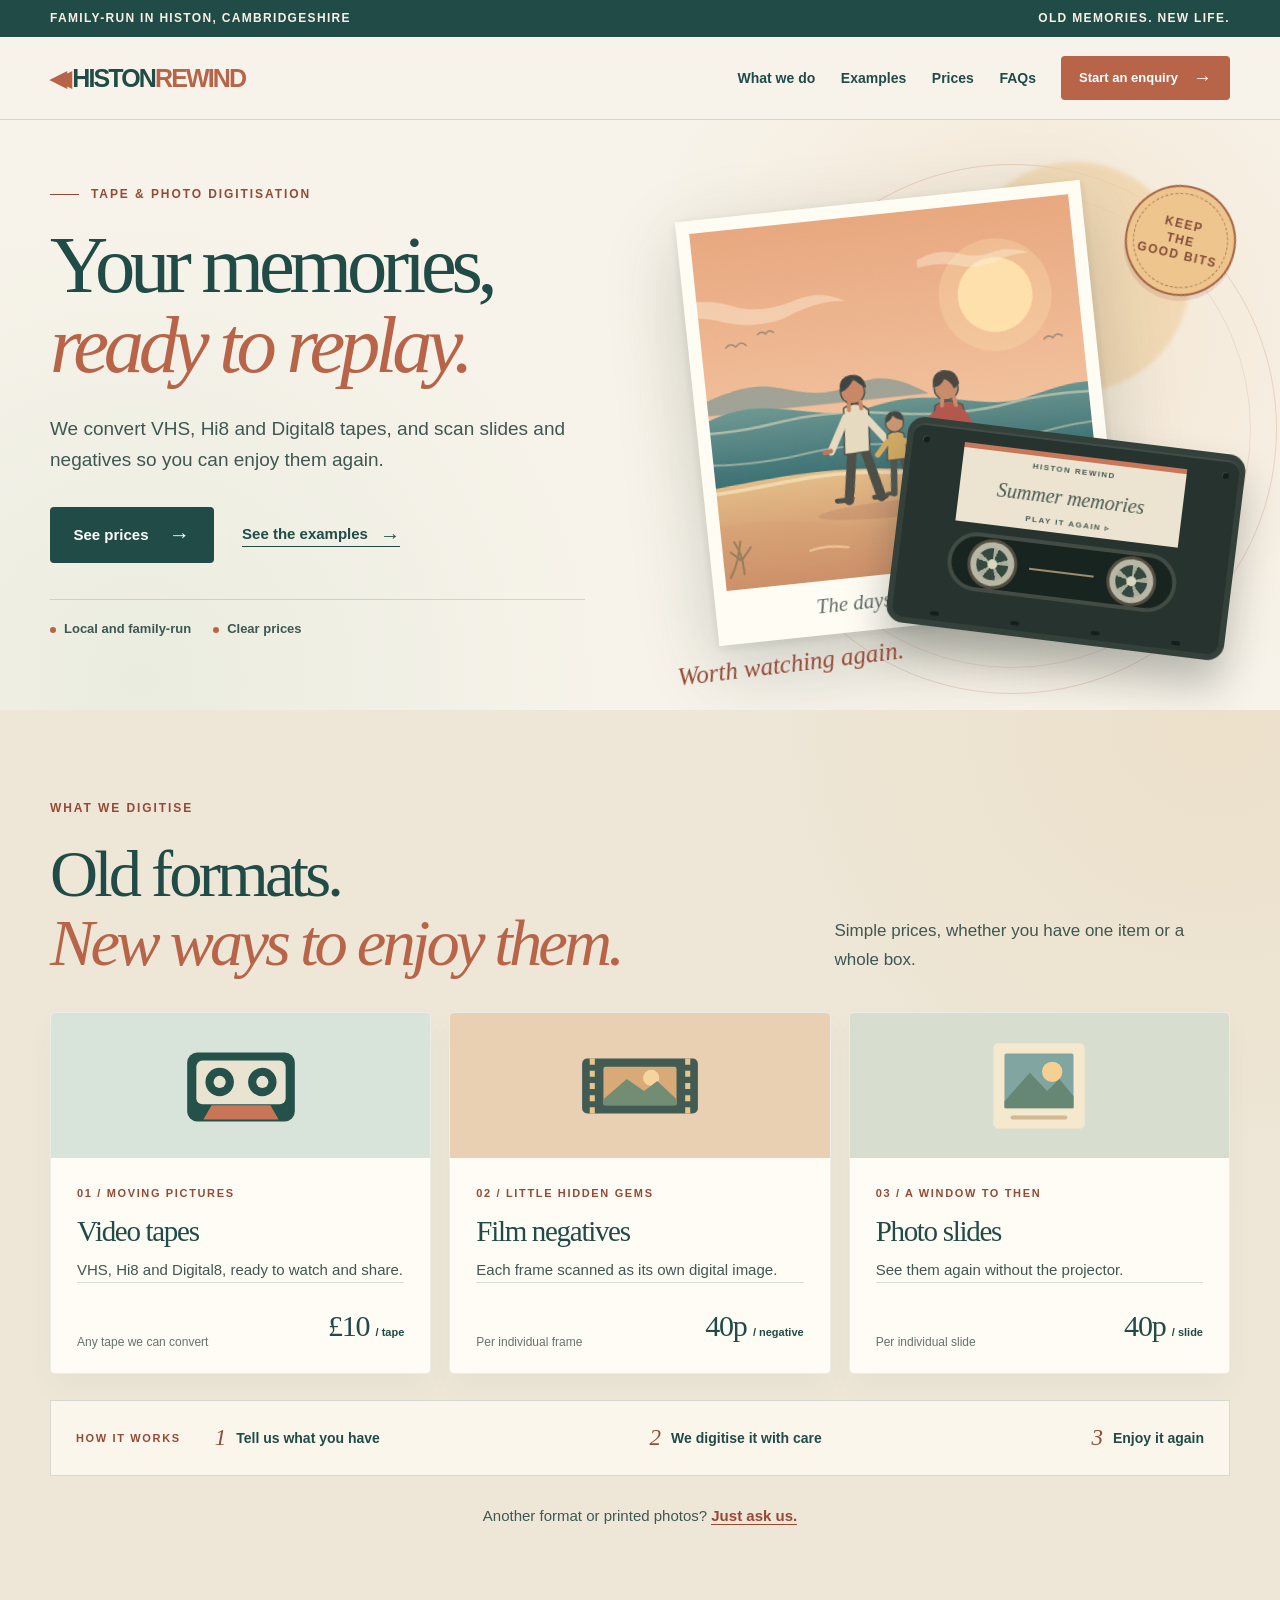
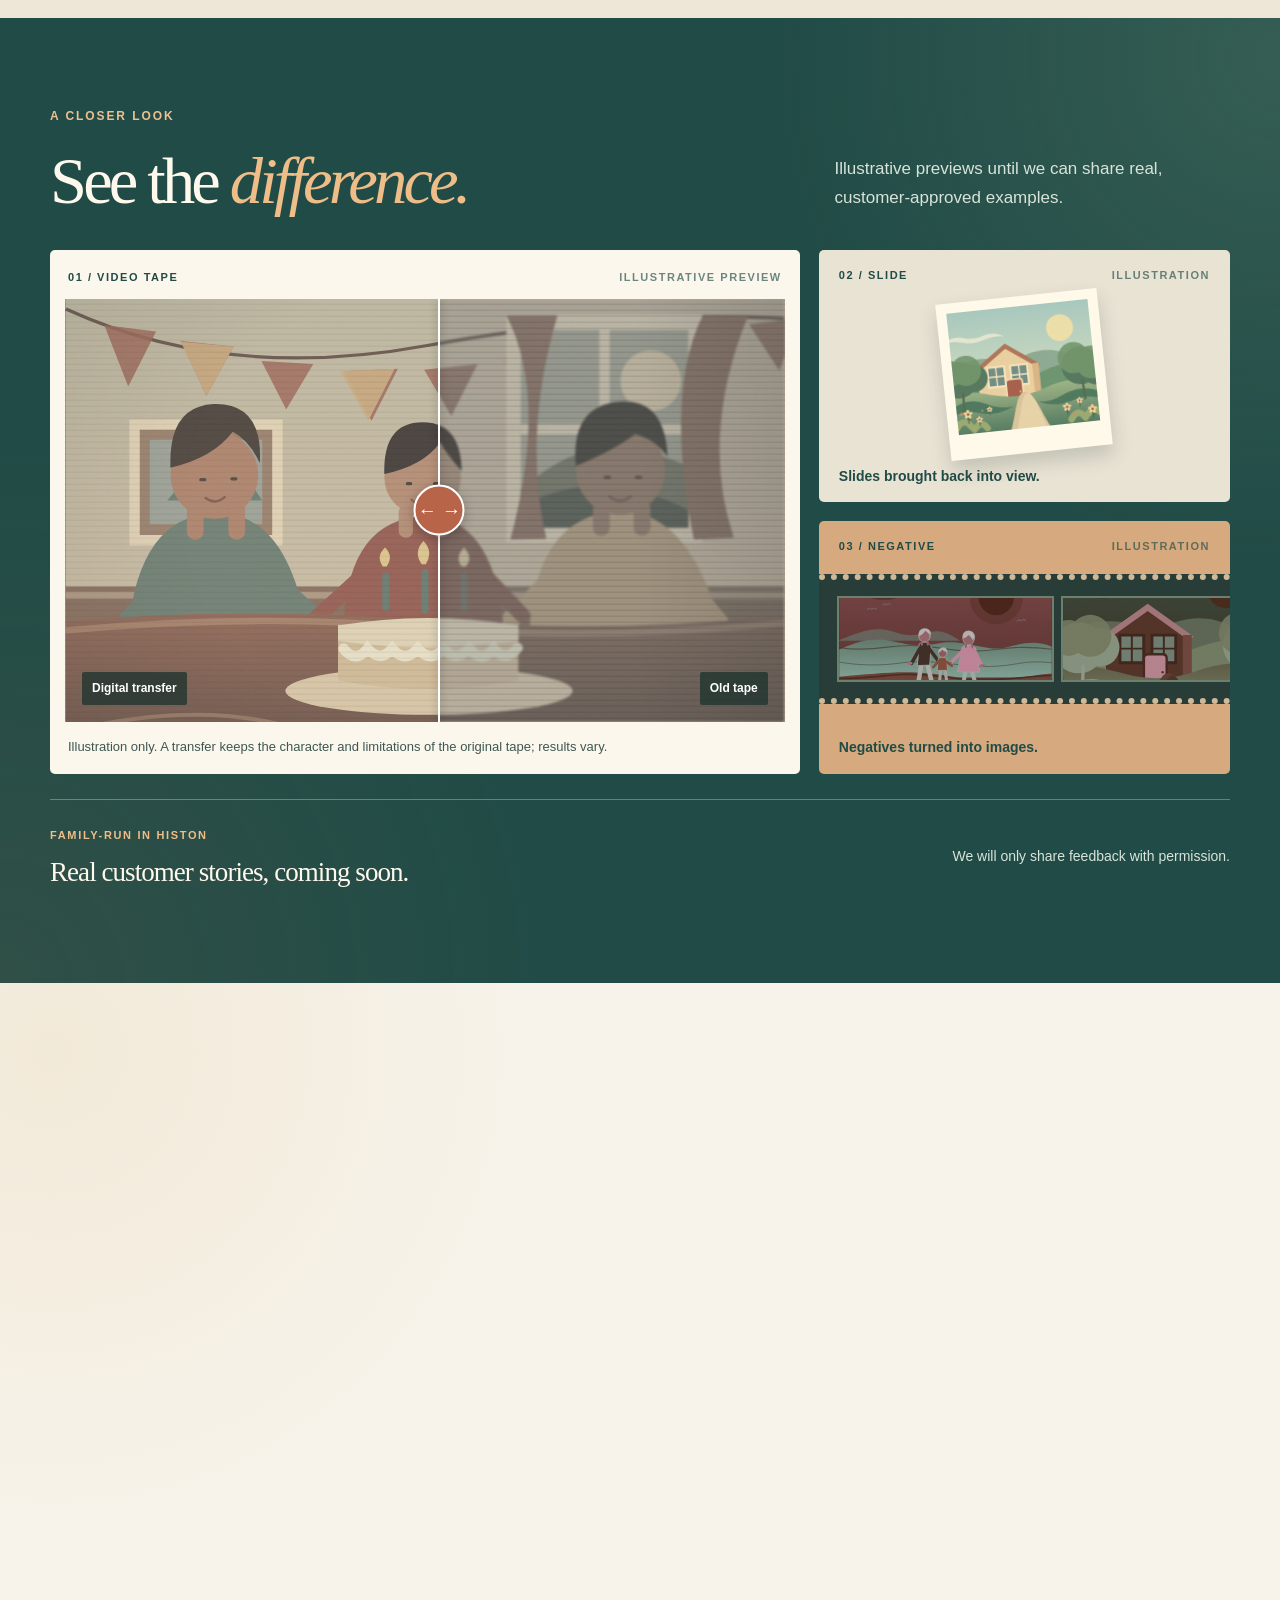
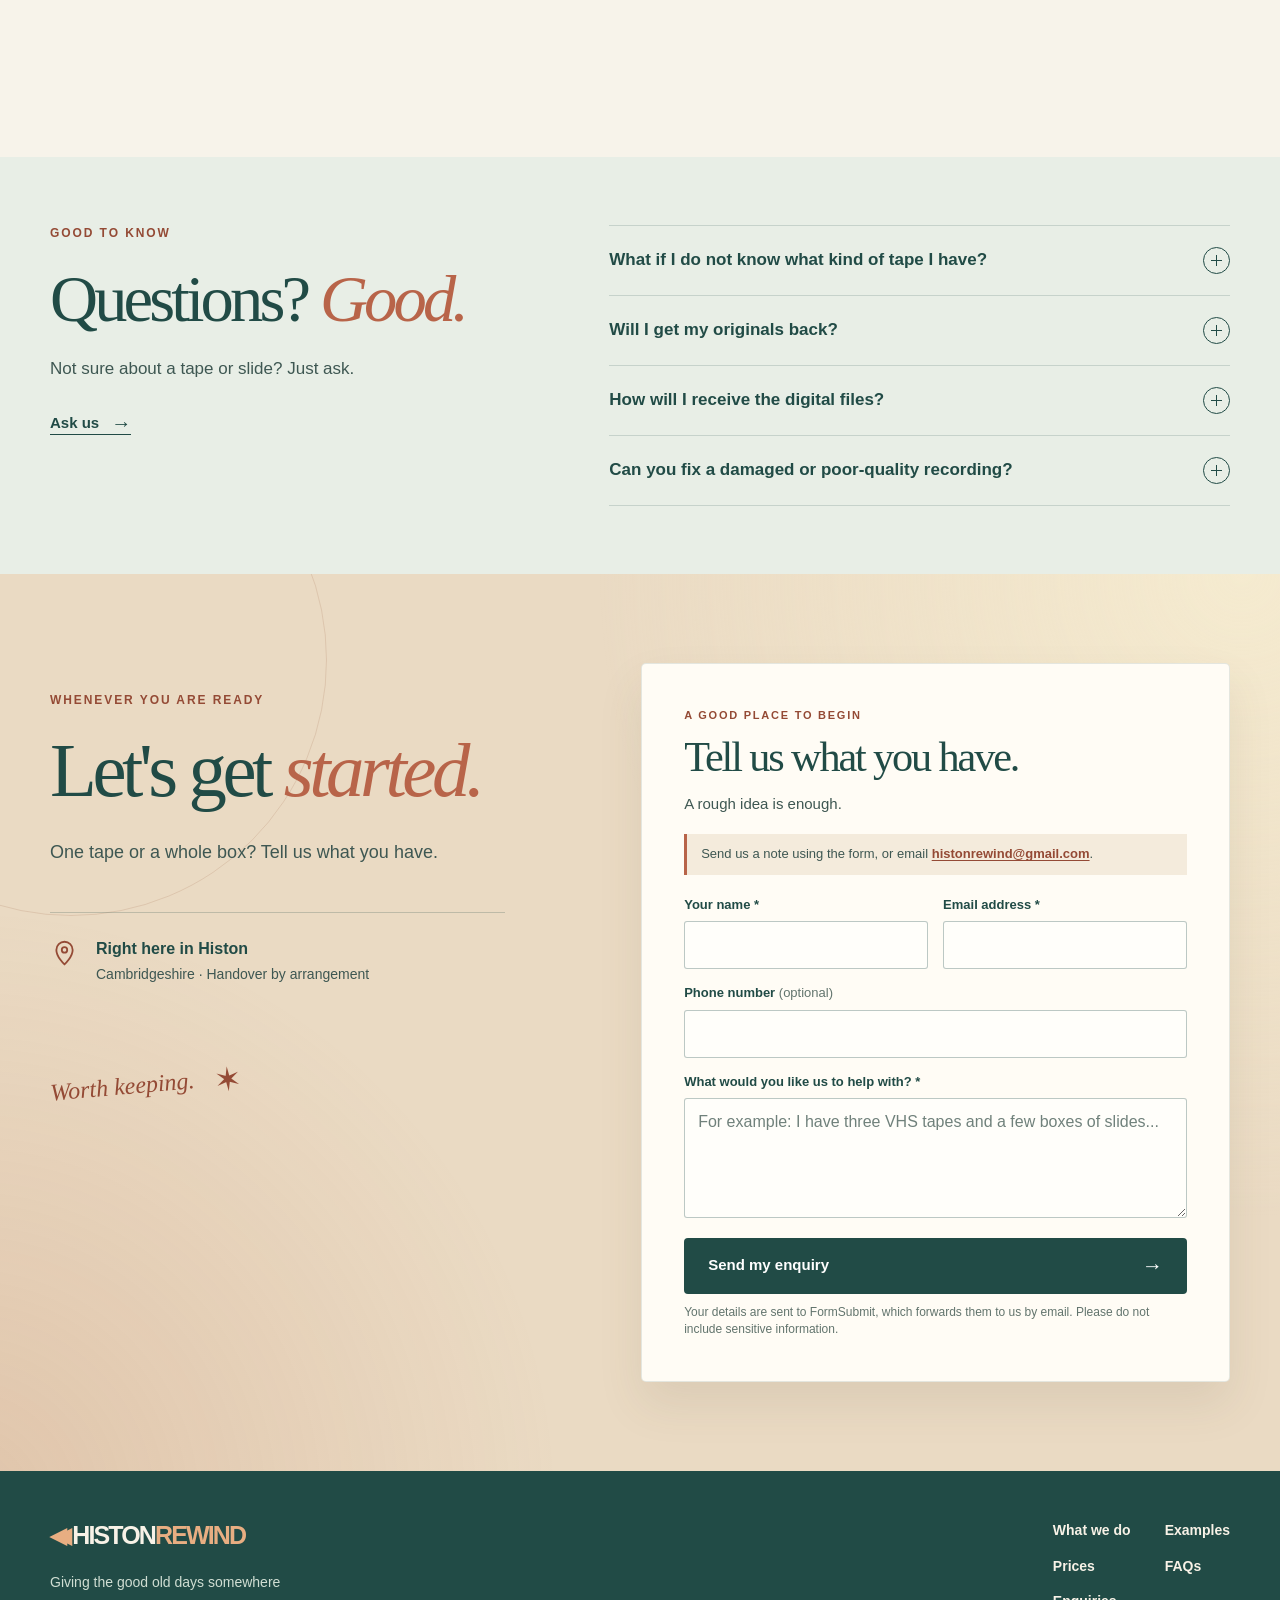
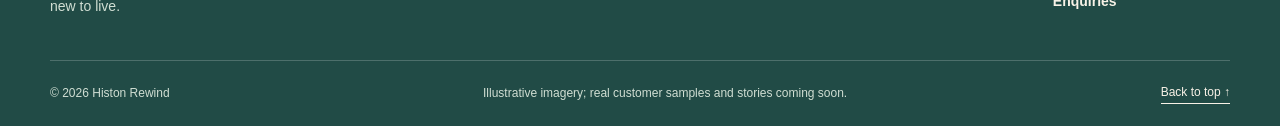
==== index.html @ ec88aa8e "Enable enquiry delivery via FormSubmit" ====
<!doctype html>
<html lang="en-GB">
  <head>
    <meta charset="utf-8">
    <meta name="viewport" content="width=device-width, initial-scale=1">
    <meta name="theme-color" content="#f7f3ea">
    <meta name="description" content="Histon Rewind converts VHS, Hi8 and Digital8 tapes for £10 each, and scans slides and negatives for 40p each. Family-run in Histon, Cambridgeshire.">
    <meta property="og:title" content="Histon Rewind | Your memories, ready to replay">
    <meta property="og:description" content="Thoughtful tape conversion and slide and negative scanning from a family-run business in Histon, Cambridgeshire.">
    <meta property="og:type" content="website">
    <title>Histon Rewind | Your memories, ready to replay</title>
    <link rel="icon" type="image/svg+xml" href="assets/favicon.svg">
    <link rel="stylesheet" href="styles.css">
    <script src="script.js" defer></script>
  </head>
  <body>
    <a class="skip-link" href="#main">Skip to content</a>
    <div class="scroll-progress" role="progressbar" aria-label="Page scroll progress" aria-valuemin="0" aria-valuemax="100" aria-valuenow="0"><span></span></div>

    <div class="top-note">
      <div class="container top-note-inner">
        <span>Family-run in Histon, Cambridgeshire</span>
        <span>Old memories. New life.</span>
      </div>
    </div>

    <header class="site-header">
      <div class="container header-inner">
        <a class="brand" href="#top" aria-label="Histon Rewind, back to top">
          <span class="brand-chevrons" aria-hidden="true">&#9666;&#9666;</span>
          <span class="brand-name">HISTON<span>REWIND</span></span>
        </a>

        <button class="menu-toggle" type="button" aria-controls="site-nav" aria-expanded="false" aria-label="Open menu">
          <span></span><span></span><span></span>
        </button>
        <nav class="site-nav" id="site-nav" aria-label="Main navigation">
          <a href="#formats">What we do</a>
          <a href="#samples">Examples</a>
          <a href="#pricing">Prices</a>
          <a href="#questions">FAQs</a>
          <a class="nav-contact-mobile" href="#contact">Start an enquiry</a>
        </nav>
        <a class="header-cta" href="#contact">Start an enquiry <span aria-hidden="true">&rarr;</span></a>
      </div>
    </header>

    <main id="main">
      <section class="hero" id="top" aria-labelledby="hero-title">
        <div class="container hero-inner">
          <div class="hero-copy">
            <p class="eyebrow"><span class="eyebrow-line"></span> Tape &amp; photo digitisation</p>
            <h1 id="hero-title">Your memories, <em>ready to replay.</em></h1>
            <p class="hero-lead">We convert VHS, Hi8 and Digital8 tapes, and scan slides and negatives so you can enjoy them again.</p>
            <div class="hero-actions">
              <a class="button button-primary" href="#pricing">See prices <span aria-hidden="true">&rarr;</span></a>
              <a class="text-link" href="#samples">See the examples <span aria-hidden="true">&rarr;</span></a>
            </div>
            <div class="hero-reassurance" aria-label="Why choose Histon Rewind">
              <span>Local and family-run</span>
              <span>Clear prices</span>
            </div>
          </div>

          <div class="hero-art" aria-hidden="true">
            <div class="hero-art-ring"></div>
            <div class="hero-art-sun"></div>
            <div class="photo-print">
              <div class="photo-print-image">
                <img src="assets/seaside-memory.svg" alt="" width="900" height="720">
              </div>
              <div class="photo-print-caption">The days worth keeping.</div>
            </div>
            <div class="round-stamp"><span>KEEP<br>THE<br>GOOD BITS</span></div>
            <div class="cassette">
              <div class="cassette-label">
                <span>HISTON REWIND</span>
                <strong>Summer memories</strong>
                <span>PLAY IT AGAIN <span aria-hidden="true">&triangleright;</span></span>
              </div>
              <div class="cassette-window">
                <span class="cassette-reel"></span>
                <span class="cassette-tape"></span>
                <span class="cassette-reel"></span>
              </div>
              <div class="cassette-bottom"><span></span><span></span><span></span><span></span></div>
            </div>
            <div class="hero-art-note">Worth watching again.</div>
          </div>
        </div>
      </section>

      <section class="section formats-section" id="formats" aria-labelledby="formats-title">
        <div class="container">
          <div class="section-heading formats-heading reveal">
            <div>
              <p class="eyebrow">What we digitise</p>
              <h2 id="formats-title">Old formats.<br><em>New ways to enjoy them.</em></h2>
            </div>
            <p>Simple prices, whether you have one item or a whole box.</p>
          </div>
          <div class="format-grid">
            <article class="format-card format-tapes reveal">
              <div class="format-illustration" aria-hidden="true">
                <svg viewBox="0 0 130 100" fill="none">
                  <rect x="12" y="17" width="106" height="68" rx="10" fill="#25514b"/>
                  <rect x="21" y="25" width="88" height="43" rx="6" fill="#e9e3d1"/>
                  <circle cx="44" cy="46" r="14" fill="#25514b"/><circle cx="86" cy="46" r="14" fill="#25514b"/>
                  <circle cx="44" cy="46" r="6" fill="#e9e3d1"/><circle cx="86" cy="46" r="6" fill="#e9e3d1"/>
                  <path d="M28 83h74l-8-14H36L28 83Z" fill="#c97658"/>
                </svg>
              </div>
              <div class="format-card-body">
                <p class="card-index">01 / MOVING PICTURES</p>
                <h3>Video tapes</h3>
                <p>VHS, Hi8 and Digital8, ready to watch and share.</p>
                <div class="format-card-footer"><span>Any tape we can convert</span><strong>&pound;10 <small>/ tape</small></strong></div>
              </div>
            </article>
            <article class="format-card format-negatives reveal">
              <div class="format-illustration" aria-hidden="true">
                <svg viewBox="0 0 130 100" fill="none">
                  <rect x="8" y="23" width="114" height="54" rx="5" fill="#435c53"/>
                  <path d="M18 23v54m94-54v54" stroke="#e7c58d" stroke-width="5" stroke-dasharray="6 6"/>
                  <rect x="29" y="31" width="72" height="38" rx="2" fill="#d8aa78"/>
                  <circle cx="76" cy="42" r="8" fill="#f4d5a0"/>
                  <path d="M29 63 52 43l17 12 13-10 19 18v6H29z" fill="#738d75"/>
                </svg>
              </div>
              <div class="format-card-body">
                <p class="card-index">02 / LITTLE HIDDEN GEMS</p>
                <h3>Film negatives</h3>
                <p>Each frame scanned as its own digital image.</p>
                <div class="format-card-footer"><span>Per individual frame</span><strong>40p <small>/ negative</small></strong></div>
              </div>
            </article>
            <article class="format-card format-slides reveal">
              <div class="format-illustration" aria-hidden="true">
                <svg viewBox="0 0 130 100" fill="none">
                  <rect x="20" y="8" width="90" height="84" rx="5" fill="#f4e8ce"/>
                  <rect x="31" y="18" width="68" height="54" rx="2" fill="#81a6a0"/>
                  <circle cx="78" cy="36" r="10" fill="#f4d093"/>
                  <path d="m31 65 25-28 17 18 12-12 14 17v12H31z" fill="#668774"/>
                  <path d="M39 81h52" stroke="#d0b993" stroke-width="4" stroke-linecap="round"/>
                </svg>
              </div>
              <div class="format-card-body">
                <p class="card-index">03 / A WINDOW TO THEN</p>
                <h3>Photo slides</h3>
                <p>See them again without the projector.</p>
                <div class="format-card-footer"><span>Per individual slide</span><strong>40p <small>/ slide</small></strong></div>
              </div>
            </article>
          </div>
          <div class="quick-steps reveal" id="how-it-works">
            <span>HOW IT WORKS</span>
            <ol>
              <li><b>1</b> Tell us what you have</li>
              <li><b>2</b> We digitise it with care</li>
              <li><b>3</b> Enjoy it again</li>
            </ol>
          </div>
          <p class="formats-footnote reveal">Another format or printed photos? <a href="#contact">Just ask us.</a></p>
        </div>
      </section>

      <section class="section samples-section" id="samples" aria-labelledby="samples-title">
        <div class="container">
          <div class="section-heading samples-heading reveal">
            <div>
              <p class="eyebrow eyebrow-light">A closer look</p>
              <h2 id="samples-title">See the <em>difference.</em></h2>
            </div>
            <p>Illustrative previews until we can share real, customer-approved examples.</p>
          </div>
          <div class="sample-grid">
            <figure class="comparison-card reveal">
              <div class="sample-topline"><span>01 / VIDEO TAPE</span><span>Illustrative preview</span></div>
              <div class="comparison-stage" style="--split: 52%">
                <div class="comparison-layer comparison-before">
                  <img src="assets/birthday-memory.svg" alt="" width="900" height="720" loading="lazy">
                </div>
                <div class="comparison-layer comparison-after">
                  <img src="assets/birthday-memory.svg" alt="" width="900" height="720" loading="lazy">
                </div>
                <span class="comparison-tag comparison-tag-after" aria-hidden="true">Digital transfer</span>
                <span class="comparison-tag comparison-tag-before" aria-hidden="true">Old tape</span>
                <div class="comparison-divider" aria-hidden="true"><span>&larr;&nbsp;&rarr;</span></div>
                <input class="comparison-range" type="range" min="0" max="100" value="52" aria-label="Compare the illustrative old tape and digital transfer" aria-describedby="comparison-caption">
              </div>
              <figcaption id="comparison-caption">Illustration only. A transfer keeps the character and limitations of the original tape; results vary.</figcaption>
            </figure>
            <div class="sample-side">
              <article class="mini-sample mini-slide reveal">
                <div class="mini-sample-heading"><span>02 / SLIDE</span><span>Illustration</span></div>
                <div class="slide-mount"><img src="assets/garden-memory.svg" alt="Illustration of a sunny garden in a photo slide mount" width="900" height="720" loading="lazy"></div>
                <p>Slides brought back into view.</p>
              </article>
              <article class="mini-sample mini-negative reveal">
                <div class="mini-sample-heading"><span>03 / NEGATIVE</span><span>Illustration</span></div>
                <div class="negative-strip" aria-label="Illustration of a film negative">
                  <div class="negative-frame"><img src="assets/seaside-memory.svg" alt="" width="900" height="720" loading="lazy"></div>
                  <div class="negative-frame negative-frame-second"><img src="assets/garden-memory.svg" alt="" width="900" height="720" loading="lazy"></div>
                </div>
                <p>Negatives turned into images.</p>
              </article>
            </div>
          </div>
          <div class="story-strip reveal" id="stories">
            <div><span>FAMILY-RUN IN HISTON</span><h3>Real customer stories, coming soon.</h3></div>
            <p>We will only share feedback with permission.</p>
          </div>
        </div>
      </section>

      <section class="section pricing-section" id="pricing" aria-labelledby="pricing-title">
        <div class="container">
          <div class="pricing-layout">
            <div class="pricing-copy reveal">
              <p class="eyebrow">Clear from the start</p>
              <h2 id="pricing-title">A quick <em>estimate.</em></h2>
              <p>&pound;10 per tape. 40p per negative or slide. Not sure what you have? We can help you work it out.</p>
            </div>
            <div class="estimate-card reveal">
              <div class="estimate-heading">
                <p class="eyebrow eyebrow-light">Quick price guide</p>
                <h3>What do you have?</h3>
                <p>Add a rough number of each.</p>
              </div>
              <div class="estimate-controls">
                <div class="quantity-row">
                  <label for="tapes">Tapes <span>&pound;10 each</span></label>
                  <div class="stepper">
                    <button type="button" data-target="tapes" data-change="-1" aria-label="Remove one tape">-</button>
                    <input id="tapes" type="number" min="0" max="9999" step="1" inputmode="numeric" value="0">
                    <button type="button" data-target="tapes" data-change="1" aria-label="Add one tape">+</button>
                  </div>
                </div>
                <div class="quantity-row">
                  <label for="negatives">Negatives <span>40p each</span></label>
                  <div class="stepper">
                    <button type="button" data-target="negatives" data-change="-1" aria-label="Remove one negative">-</button>
                    <input id="negatives" type="number" min="0" max="9999" step="1" inputmode="numeric" value="0">
                    <button type="button" data-target="negatives" data-change="1" aria-label="Add one negative">+</button>
                  </div>
                </div>
                <div class="quantity-row">
                  <label for="slides">Slides <span>40p each</span></label>
                  <div class="stepper">
                    <button type="button" data-target="slides" data-change="-1" aria-label="Remove one slide">-</button>
                    <input id="slides" type="number" min="0" max="9999" step="1" inputmode="numeric" value="0">
                    <button type="button" data-target="slides" data-change="1" aria-label="Add one slide">+</button>
                  </div>
                </div>
              </div>
              <div class="estimate-total">
                <div><span>Estimated total</span><small id="estimate-breakdown">Add your items above</small></div>
                <output id="estimate-amount" for="tapes negatives slides" aria-live="polite">&pound;0.00</output>
              </div>
              <a class="button button-light" id="use-estimate" href="#contact">Ask about this estimate <span aria-hidden="true">&rarr;</span></a>
              <p class="estimate-note">An estimate, not a final quote. We will confirm the details with you first.</p>
              <noscript><p class="estimate-note">The estimator needs JavaScript. Tapes are &pound;10 each; negatives and slides are 40p each.</p></noscript>
            </div>
          </div>
        </div>
      </section>

      <section class="section faq-section" id="questions" aria-labelledby="faq-title">
        <div class="container faq-grid">
          <div class="faq-intro reveal">
            <p class="eyebrow">Good to know</p>
            <h2 id="faq-title">Questions? <em>Good.</em></h2>
            <p>Not sure about a tape or slide? Just ask.</p>
            <a class="text-link" href="#contact">Ask us <span aria-hidden="true">&rarr;</span></a>
          </div>
          <div class="faq-list reveal">
            <details>
              <summary>What if I do not know what kind of tape I have?<span class="faq-icon" aria-hidden="true"></span></summary>
              <p>Show us the label or a photo. We can help identify it.</p>
            </details>
            <details>
              <summary>Will I get my originals back?<span class="faq-icon" aria-hidden="true"></span></summary>
              <p>Yes. We will agree how to return your originals when arranging your order.</p>
            </details>
            <details>
              <summary>How will I receive the digital files?<span class="faq-icon" aria-hidden="true"></span></summary>
              <p>We will agree the best way to get your files to you before we begin.</p>
            </details>
            <details>
              <summary>Can you fix a damaged or poor-quality recording?<span class="faq-icon" aria-hidden="true"></span></summary>
              <p>Quality depends on the original. We will explain what is possible before you decide.</p>
            </details>
          </div>
        </div>
      </section>

      <section class="section contact-section" id="contact" aria-labelledby="contact-title">
        <div class="container contact-grid">
          <div class="contact-copy reveal">
            <p class="eyebrow">Whenever you are ready</p>
            <h2 id="contact-title">Let's get <em>started.</em></h2>
            <p>One tape or a whole box? Tell us what you have.</p>
            <div class="location-note">
              <svg viewBox="0 0 32 32" fill="none" aria-hidden="true">
                <path d="M16 28s9-8.3 9-16a9 9 0 1 0-18 0c0 7.7 9 16 9 16Z" stroke="currentColor" stroke-width="2"/>
                <circle cx="16" cy="12" r="3" stroke="currentColor" stroke-width="2"/>
              </svg>
              <div><strong>Right here in Histon</strong><span>Cambridgeshire &middot; Handover by arrangement</span></div>
            </div>
            <div class="contact-doodle" aria-hidden="true">Worth keeping. <span>&#10038;</span></div>
          </div>
          <div class="contact-card reveal">
            <p class="contact-card-kicker">A good place to begin</p>
            <h3>Tell us what you have.</h3>
            <p class="contact-card-intro">A rough idea is enough.</p>
            <p class="contact-availability">Send us a note using the form, or email <a href="mailto:histonrewind@gmail.com">histonrewind@gmail.com</a>.</p>
            <form id="enquiry-form" action="https://formsubmit.co/histonrewind@gmail.com" method="POST">
              <input type="hidden" name="_subject" value="New Histon Rewind enquiry">
              <input type="text" name="_honey" tabindex="-1" autocomplete="off" hidden>
              <div class="form-row">
                <div class="form-field">
                  <label for="customer-name">Your name <span aria-hidden="true">*</span></label>
                  <input id="customer-name" name="name" type="text" autocomplete="name" required>
                </div>
                <div class="form-field">
                  <label for="customer-email">Email address <span aria-hidden="true">*</span></label>
                  <input id="customer-email" name="email" type="email" autocomplete="email" required>
                </div>
              </div>
              <div class="form-field">
                <label for="customer-phone">Phone number <span class="optional">(optional)</span></label>
                <input id="customer-phone" name="phone" type="tel" autocomplete="tel">
              </div>
              <div class="form-field">
                <label for="customer-message">What would you like us to help with? <span aria-hidden="true">*</span></label>
                <textarea id="customer-message" name="message" rows="4" maxlength="2000" placeholder="For example: I have three VHS tapes and a few boxes of slides..." required></textarea>
              </div>
              <button class="button button-primary form-submit" type="submit">Send my enquiry <span aria-hidden="true">&rarr;</span></button>
              <p class="form-privacy">Your details are sent to FormSubmit, which forwards them to us by email. Please do not include sensitive information.</p>
            </form>
          </div>
        </div>
      </section>
    </main>

    <footer class="site-footer">
      <div class="container footer-main">
        <div class="footer-brand">
          <a class="brand" href="#top" aria-label="Histon Rewind, back to top">
            <span class="brand-chevrons" aria-hidden="true">&#9666;&#9666;</span>
            <span class="brand-name">HISTON<span>REWIND</span></span>
          </a>
          <p>Giving the good old days somewhere new to live.</p>
        </div>
        <nav class="footer-nav" aria-label="Footer navigation">
          <a href="#formats">What we do</a>
          <a href="#samples">Examples</a>
          <a href="#pricing">Prices</a>
          <a href="#questions">FAQs</a>
          <a href="#contact">Enquiries</a>
        </nav>
      </div>
      <div class="container footer-bottom">
        <span>&copy; <span id="year">2026</span> Histon Rewind</span>
        <span>Illustrative imagery; real customer samples and stories coming soon.</span>
        <a href="#top">Back to top &uarr;</a>
      </div>
    </footer>
  </body>
</html>
---- styles.css ----
:root {
  --paper: #f7f3ea;
  --paper-deep: #eee7d8;
  --cream: #fffaf0;
  --ink: #214b46;
  --ink-deep: #183c39;
  --text: #3e5752;
  --muted: #62746d;
  --rust: #b86449;
  --rust-deep: #944a35;
  --gold: #e9b776;
  --line: rgba(33, 75, 70, .17);
  --display: "Iowan Old Style", "Baskerville", "Palatino Linotype", Georgia, serif;
  --body: "Trebuchet MS", "Gill Sans", "Lucida Grande", sans-serif;
}

* { box-sizing: border-box; }

html {
  scroll-behavior: smooth;
  scroll-padding-top: 104px;
}

body {
  margin: 0;
  overflow-x: hidden;
  background: var(--paper);
  color: var(--ink);
  font-family: var(--body);
  font-size: 17px;
  line-height: 1.6;
  -webkit-font-smoothing: antialiased;
}

img, svg { display: block; }
img { max-width: 100%; }
button, input, textarea { font: inherit; }
button { cursor: pointer; }
a { color: inherit; text-decoration: none; }
p, h1, h2, h3, figure { margin: 0; }
p { line-height: 1.68; }
h1, h2, h3 { font-family: var(--display); font-weight: 400; }
h1 em, h2 em { color: var(--rust); font-weight: 400; }
::selection { background: #e8b77e; color: var(--ink-deep); }
[hidden] { display: none !important; }
:focus-visible { outline: 3px solid var(--rust); outline-offset: 4px; }

.container {
  width: min(1180px, calc(100% - 72px));
  margin-inline: auto;
}

.skip-link {
  position: fixed;
  z-index: 100;
  top: 12px;
  left: 12px;
  padding: 12px 18px;
  background: var(--cream);
  border: 2px solid var(--ink);
  transform: translateY(-150%);
}
.skip-link:focus { transform: translateY(0); }

.scroll-progress {
  position: fixed;
  z-index: 100;
  inset: 0 0 auto;
  height: 4px;
  pointer-events: none;
}
.scroll-progress span {
  display: block;
  width: 100%;
  height: 100%;
  background: var(--rust);
  transform: scaleX(var(--scroll-progress, 0));
  transform-origin: left;
}

.top-note {
  background: var(--ink);
  color: #f7f0e3;
  font-size: 12px;
  font-weight: 700;
  letter-spacing: .11em;
  text-transform: uppercase;
}
.top-note-inner {
  display: flex;
  justify-content: space-between;
  gap: 16px;
  padding-block: 9px;
}

.site-header {
  position: sticky;
  z-index: 30;
  top: 0;
  border-bottom: 1px solid var(--line);
  background: rgba(247, 243, 234, .95);
  backdrop-filter: blur(16px);
}
.header-inner {
  display: flex;
  align-items: center;
  gap: 25px;
  min-height: 82px;
}
.brand {
  display: inline-flex;
  align-items: center;
  flex: none;
  color: var(--ink);
  white-space: nowrap;
}
.brand-chevrons {
  margin-right: 12px;
  color: var(--rust);
  font: 800 32px/1 "Avenir Next", "Century Gothic", "Trebuchet MS", sans-serif;
  letter-spacing: -.34em;
}
.brand-name {
  font: 800 25px/1 "Avenir Next", "Century Gothic", "Trebuchet MS", sans-serif;
  letter-spacing: -.075em;
}
.brand-name span { color: var(--rust); }
.site-nav {
  display: flex;
  align-items: center;
  justify-content: flex-end;
  flex: 1;
  gap: clamp(14px, 2vw, 30px);
}
.site-nav a,
.footer-nav a {
  font-size: 14px;
  font-weight: 700;
  white-space: nowrap;
  transition: color .2s ease;
}
.site-nav a:hover,
.footer-nav a:hover { color: var(--rust); }
.site-nav .nav-contact-mobile { display: none; }
.header-cta {
  display: inline-flex;
  align-items: center;
  justify-content: center;
  gap: 15px;
  flex: none;
  min-height: 44px;
  padding: 0 18px;
  border-radius: 4px;
  background: var(--rust);
  color: white;
  font-size: 13px;
  font-weight: 700;
  transition: background .2s ease, transform .2s ease;
}
.header-cta:hover { background: var(--rust-deep); transform: translateY(-2px); }
.header-cta span { font-size: 19px; font-weight: 400; }
.menu-toggle { display: none; }

.hero {
  position: relative;
  overflow: hidden;
  background:
    radial-gradient(circle at 81% 37%, rgba(235, 190, 137, .25), transparent 37%),
    radial-gradient(circle at 11% 95%, rgba(203, 219, 198, .28), transparent 37%),
    var(--paper);
}
.hero::before {
  position: absolute;
  inset: 0;
  background-image: radial-gradient(rgba(61, 86, 78, .09) .7px, transparent .7px);
  background-size: 18px 18px;
  content: "";
  opacity: .28;
  pointer-events: none;
}
.hero-inner {
  position: relative;
  display: grid;
  grid-template-columns: minmax(0, 1.04fr) minmax(0, .96fr);
  align-items: center;
  gap: 18px;
  min-height: 590px;
  padding-block: 28px 32px;
}
.hero-copy { position: relative; z-index: 2; padding-block: 32px; }
.eyebrow {
  display: flex;
  align-items: center;
  gap: 12px;
  margin-bottom: 22px;
  color: var(--rust-deep);
  font-size: 12px;
  font-weight: 700;
  letter-spacing: .16em;
  line-height: 1.4;
  text-transform: uppercase;
}
.eyebrow-line { width: 29px; height: 1px; background: currentColor; }
.hero h1 {
  max-width: 660px;
  font-size: clamp(62px, 6.3vw, 90px);
  letter-spacing: -.065em;
  line-height: .99;
}
.hero h1 em { display: inline; }
.hero-lead {
  max-width: 520px;
  margin-top: 28px;
  color: var(--text);
  font-size: 19px;
  line-height: 1.64;
}
.hero-actions {
  display: flex;
  align-items: center;
  flex-wrap: wrap;
  gap: 22px 28px;
  margin-top: 32px;
}
.button {
  display: inline-flex;
  align-items: center;
  justify-content: center;
  gap: 20px;
  min-height: 56px;
  padding: 14px 24px;
  border: 0;
  border-radius: 4px;
  font-size: 15px;
  font-weight: 700;
  line-height: 1.25;
  text-align: center;
  transition: background .2s ease, color .2s ease, transform .2s ease, box-shadow .2s ease;
}
.button span { font-size: 21px; font-weight: 400; line-height: .6; }
.button-primary { background: var(--ink); color: white; }
.button-primary:hover {
  background: var(--ink-deep);
  box-shadow: 0 9px 22px rgba(24, 60, 57, .18);
  transform: translateY(-2px);
}
.text-link {
  display: inline-flex;
  align-items: center;
  gap: 12px;
  border-bottom: 1px solid currentColor;
  color: var(--ink);
  font-size: 15px;
  font-weight: 700;
  line-height: 1.5;
  transition: color .2s ease, gap .2s ease;
}
.text-link:hover { gap: 18px; color: var(--rust-deep); }
.text-link span { font-size: 20px; font-weight: 400; line-height: 1; }
.hero-reassurance {
  display: flex;
  flex-wrap: wrap;
  gap: 10px 22px;
  max-width: 535px;
  margin-top: 36px;
  padding-top: 19px;
  border-top: 1px solid var(--line);
  color: var(--text);
  font-size: 13px;
  font-weight: 700;
}
.hero-reassurance span { display: inline-flex; align-items: center; gap: 8px; }
.hero-reassurance span::before {
  width: 6px;
  height: 6px;
  border-radius: 50%;
  background: var(--rust);
  content: "";
}
.hero-art {
  position: relative;
  min-height: 530px;
  transform: translate3d(0, var(--hero-shift, 0px), 0);
}
.hero-art-ring {
  position: absolute;
  top: 16px;
  right: -47px;
  width: 530px;
  height: 530px;
  border: 1px solid rgba(184, 100, 73, .21);
  border-radius: 50%;
}
.hero-art-ring::after {
  position: absolute;
  inset: 25px;
  border: 1px solid rgba(184, 100, 73, .14);
  border-radius: 50%;
  content: "";
}
.hero-art-sun {
  position: absolute;
  top: 14px;
  right: 40px;
  width: 230px;
  height: 230px;
  border-radius: 50%;
  background: #efd2a5;
  filter: blur(2px);
  opacity: .7;
}
.photo-print {
  position: absolute;
  z-index: 2;
  top: 52px;
  left: 24px;
  width: min(78%, 407px);
  padding: 13px 13px 16px;
  background: #fffcf3;
  box-shadow: 0 25px 70px rgba(40, 55, 47, .21), 0 3px 10px rgba(40, 55, 47, .1);
  transform: rotate(-6deg);
}
.photo-print-image {
  overflow: hidden;
  aspect-ratio: 1.06;
  background: #d5ac86;
}
.photo-print-image img { width: 100%; height: 100%; object-fit: cover; }
.photo-print-caption {
  padding-top: 14px;
  color: #617068;
  font-family: var(--display);
  font-size: 21px;
  font-style: italic;
  line-height: 1.1;
  text-align: center;
}
.round-stamp {
  position: absolute;
  z-index: 4;
  top: 37px;
  right: -6px;
  display: grid;
  place-items: center;
  width: 111px;
  height: 111px;
  border: 2px solid #a46546;
  border-radius: 50%;
  background: #edc58d;
  box-shadow: 0 5px 0 rgba(148, 74, 53, .14);
  color: #854b38;
  text-align: center;
  transform: rotate(13deg);
}
.round-stamp::after {
  position: absolute;
  inset: 6px;
  border: 1px dashed currentColor;
  border-radius: 50%;
  content: "";
  opacity: .65;
}
.round-stamp span { font-size: 12px; font-weight: 700; letter-spacing: .13em; line-height: 1.28; }
.cassette {
  position: absolute;
  z-index: 3;
  right: -6px;
  bottom: 36px;
  width: 340px;
  height: 207px;
  padding: 14px 20px;
  border: 6px solid #34403a;
  border-radius: 17px;
  background: #27332f;
  box-shadow: 0 25px 40px rgba(35, 44, 41, .29), inset 0 2px rgba(255, 255, 255, .12);
  transform: rotate(7deg);
}
.cassette::before,
.cassette::after {
  position: absolute;
  top: 12px;
  width: 7px;
  height: 7px;
  border-radius: 50%;
  background: #111e1b;
  box-shadow: inset 1px 1px rgba(255, 255, 255, .18);
  content: "";
}
.cassette::before { left: 10px; }
.cassette::after { right: 10px; }
.cassette-label {
  display: flex;
  flex-direction: column;
  justify-content: space-between;
  width: 224px;
  height: 79px;
  margin-inline: auto;
  padding: 7px 10px 6px;
  border-top: 5px solid #c87758;
  background: #ece4d0;
  color: #455850;
  text-align: center;
}
.cassette-label > span { font-size: 8px; font-weight: 700; letter-spacing: .18em; line-height: 1; }
.cassette-label strong { font-family: var(--display); font-size: 20px; font-style: italic; font-weight: 400; line-height: 1; }
.cassette-window {
  display: flex;
  align-items: center;
  justify-content: space-around;
  width: 230px;
  height: 59px;
  margin: 9px auto 0;
  padding: 0 11px;
  border: 4px solid #424c45;
  border-radius: 32px;
  background: #18241f;
}
.cassette-reel {
  position: relative;
  width: 44px;
  height: 44px;
  border: 6px solid #b8b7a5;
  border-radius: 50%;
  background: conic-gradient(#a9ae9b 0 18deg, #34483f 18deg 68deg, #a9ae9b 68deg 91deg, #34483f 91deg 140deg, #a9ae9b 140deg 163deg, #34483f 163deg 212deg, #a9ae9b 212deg 235deg, #34483f 235deg 284deg, #a9ae9b 284deg 307deg, #34483f 307deg);
  box-shadow: 0 0 0 3px #544e40;
}
.cassette-reel::after {
  position: absolute;
  inset: 11px;
  border-radius: 50%;
  background: #d9d7bf;
  content: "";
}
.cassette-tape { width: 65px; height: 2px; background: #9e8e70; }
.cassette-bottom {
  position: absolute;
  right: 38px;
  bottom: 5px;
  left: 38px;
  display: flex;
  justify-content: space-between;
}
.cassette-bottom span { width: 9px; height: 4px; border-radius: 2px; background: #151e1a; }
.hero-art-note {
  position: absolute;
  z-index: 4;
  bottom: 0;
  left: 5px;
  color: var(--rust-deep);
  font-family: var(--display);
  font-size: 25px;
  font-style: italic;
  line-height: 1.13;
  transform: rotate(-7deg);
}

.section { padding-block: clamp(62px, 7vw, 92px); }
.section-heading {
  display: grid;
  grid-template-columns: minmax(0, 1.3fr) minmax(0, .7fr);
  align-items: end;
  gap: 50px;
  margin-bottom: 34px;
}
.section-heading h2,
.pricing-copy h2,
.faq-intro h2,
.contact-copy h2 {
  font-size: clamp(45px, 5.2vw, 70px);
  letter-spacing: -.058em;
  line-height: 1.05;
}
.section-heading > p {
  max-width: 390px;
  padding-bottom: 4px;
  color: var(--text);
  font-size: 17px;
}

.formats-section {
  background:
    radial-gradient(circle at 95% 0, rgba(227, 194, 143, .19), transparent 35%),
    var(--paper-deep);
}
.formats-heading h2 { max-width: 690px; }
.format-grid {
  display: grid;
  grid-template-columns: repeat(3, minmax(0, 1fr));
  gap: 18px;
}
.format-card {
  display: flex;
  flex-direction: column;
  overflow: hidden;
  min-height: 362px;
  border: 1px solid rgba(33, 75, 70, .09);
  border-radius: 5px;
  background: #fffcf5;
  box-shadow: 0 13px 28px rgba(61, 70, 55, .04);
  transition: transform .3s ease, box-shadow .3s ease;
}
.format-card:hover { box-shadow: 0 18px 32px rgba(61, 70, 55, .1); transform: translateY(-5px); }
.format-illustration {
  display: grid;
  place-items: center;
  height: 145px;
  background: #d8e4d9;
}
.format-negatives .format-illustration { background: #ead0b3; }
.format-slides .format-illustration { background: #d7ded0; }
.format-illustration svg { width: 132px; height: 102px; }
.format-card-body { display: flex; flex: 1; flex-direction: column; padding: 26px 26px 23px; }
.card-index {
  color: var(--rust-deep);
  font-size: 11px;
  font-weight: 700;
  letter-spacing: .15em;
}
.format-card h3 { margin: 12px 0 11px; font-size: 29px; letter-spacing: -.045em; line-height: 1.12; }
.format-card-body > p:not(.card-index) { color: var(--text); font-size: 15px; line-height: 1.56; }
.format-card-footer {
  display: flex;
  align-items: end;
  justify-content: space-between;
  gap: 12px;
  margin-top: auto;
  padding-top: 19px;
  border-top: 1px solid var(--line);
}
.format-card-footer > span { max-width: 132px; color: var(--muted); font-size: 12px; line-height: 1.35; }
.format-card-footer strong { font-family: var(--display); font-size: 30px; font-weight: 400; letter-spacing: -.04em; white-space: nowrap; }
.format-card-footer small { font-family: var(--body); font-size: 11px; font-weight: 700; letter-spacing: 0; }
.formats-footnote { margin-top: 27px; color: var(--text); font-size: 15px; text-align: center; }
.formats-footnote a { border-bottom: 1px solid currentColor; color: var(--rust-deep); font-weight: 700; }
.formats-footnote a:hover { color: var(--ink); }
.quick-steps {
  display: flex;
  align-items: center;
  gap: 34px;
  margin-top: 26px;
  padding: 22px 25px;
  border: 1px solid var(--line);
  background: rgba(255, 252, 245, .7);
}
.quick-steps > span { flex: none; color: var(--rust-deep); font-size: 11px; font-weight: 700; letter-spacing: .15em; }
.quick-steps ol { display: flex; justify-content: space-between; gap: 16px; flex: 1; margin: 0; padding: 0; list-style: none; }
.quick-steps li { display: inline-flex; align-items: center; gap: 10px; font-size: 14px; font-weight: 700; line-height: 1.3; }
.quick-steps b { color: var(--rust-deep); font-family: var(--display); font-size: 23px; font-style: italic; font-weight: 400; }

.samples-section {
  position: relative;
  overflow: hidden;
  background:
    radial-gradient(circle at 100% 4%, rgba(132, 167, 139, .2), transparent 32%),
    radial-gradient(circle at 0 100%, rgba(146, 109, 78, .13), transparent 34%),
    var(--ink);
  color: #fff9ed;
}
.samples-heading h2 { max-width: 660px; }
.samples-heading h2 em { color: #efbd88; }
.eyebrow-light { color: #edbf91; }
.samples-heading > p { color: #d8e4da; }
.sample-grid {
  display: grid;
  grid-template-columns: minmax(0, 1.55fr) minmax(300px, .85fr);
  gap: 19px;
  align-items: stretch;
}
.comparison-card {
  display: flex;
  flex-direction: column;
  padding: 15px;
  border-radius: 5px;
  background: #fbf7ec;
  color: var(--ink);
}
.sample-topline,
.mini-sample-heading {
  display: flex;
  justify-content: space-between;
  gap: 16px;
  font-size: 11px;
  font-weight: 700;
  letter-spacing: .14em;
  line-height: 1.3;
  text-transform: uppercase;
}
.sample-topline { padding: 5px 3px 14px; }
.sample-topline span:last-child,
.mini-sample-heading span:last-child { opacity: .65; }
.comparison-stage {
  position: relative;
  overflow: hidden;
  aspect-ratio: 1.7;
  background: #c7b4a0;
  isolation: isolate;
}
.comparison-stage:focus-within { outline: 3px solid var(--rust); outline-offset: 3px; }
.comparison-layer { position: absolute; inset: 0; overflow: hidden; }
.comparison-layer img { width: 100%; height: 100%; object-fit: cover; }
.comparison-before img { filter: sepia(.43) saturate(.55) contrast(.75) brightness(.85) blur(1.1px); }
.comparison-before::after {
  position: absolute;
  inset: 0;
  background:
    repeating-linear-gradient(to bottom, transparent 0 4px, rgba(28, 29, 28, .22) 5px 6px),
    linear-gradient(90deg, rgba(38, 38, 36, .27), transparent 21%, transparent 79%, rgba(38, 38, 36, .27));
  content: "";
  opacity: .48;
}
.comparison-after { clip-path: inset(0 calc(100% - var(--split)) 0 0); }
.comparison-after img { filter: sepia(.09) saturate(.78) contrast(.9) brightness(.96) blur(.55px); }
.comparison-after::after {
  position: absolute;
  inset: 0;
  background:
    repeating-linear-gradient(to bottom, transparent 0 4px, rgba(29, 35, 33, .13) 5px 6px),
    radial-gradient(circle, transparent 55%, rgba(29, 35, 33, .16));
  content: "";
  opacity: .42;
}
.comparison-divider {
  position: absolute;
  z-index: 3;
  top: 0;
  bottom: 0;
  left: var(--split);
  width: 2px;
  background: white;
  box-shadow: 0 0 8px rgba(0, 0, 0, .4);
  transform: translateX(-50%);
  pointer-events: none;
}
.comparison-divider span {
  position: absolute;
  top: 50%;
  left: 50%;
  display: grid;
  place-items: center;
  width: 51px;
  height: 51px;
  border: 2px solid white;
  border-radius: 50%;
  background: var(--rust);
  box-shadow: 0 3px 12px rgba(0, 0, 0, .25);
  color: white;
  font-size: 19px;
  white-space: nowrap;
  transform: translate(-50%, -50%);
}
.comparison-tag {
  position: absolute;
  z-index: 2;
  bottom: 17px;
  padding: 7px 10px;
  border-radius: 2px;
  background: rgba(31, 52, 47, .78);
  color: white;
  font-size: 12px;
  font-weight: 700;
}
.comparison-tag-after { left: 17px; }
.comparison-tag-before { right: 17px; }
.comparison-range {
  position: absolute;
  z-index: 5;
  inset: 0;
  width: 100%;
  height: 100%;
  margin: 0;
  opacity: 0;
  cursor: ew-resize;
}
.comparison-card figcaption {
  padding: 15px 3px 2px;
  color: var(--text);
  font-size: 13px;
  line-height: 1.5;
}
.sample-side { display: grid; grid-template-rows: repeat(2, minmax(0, 1fr)); gap: 19px; }
.mini-sample {
  display: flex;
  flex-direction: column;
  overflow: hidden;
  min-height: 240px;
  padding: 18px 20px 16px;
  border-radius: 5px;
  color: var(--ink);
}
.mini-slide { background: #e9e3d4; }
.mini-negative { background: #d6a97e; }
.mini-sample > p { margin-top: auto; font-size: 14px; font-weight: 700; line-height: 1.4; }
.slide-mount {
  width: 162px;
  margin: 13px auto 8px;
  padding: 10px 10px 25px;
  background: #fff9ea;
  box-shadow: 0 10px 18px rgba(29, 53, 46, .19);
  transform: rotate(-6deg);
}
.slide-mount img { width: 100%; height: auto; aspect-ratio: 1.16; object-fit: cover; }
.negative-strip {
  display: flex;
  gap: 7px;
  overflow: hidden;
  width: calc(100% + 40px);
  height: 130px;
  margin: 20px -20px 17px;
  padding: 16px 18px;
  border-block: 6px dotted #cfb998;
  background: #283d38;
}
.negative-frame { flex: 0 0 58%; overflow: hidden; border: 2px solid #6d806e; }
.negative-frame img {
  width: 100%;
  height: 100%;
  object-fit: cover;
  filter: invert(1) hue-rotate(150deg) saturate(.68) contrast(.85);
}
.story-strip {
  display: flex;
  align-items: center;
  justify-content: space-between;
  gap: 25px;
  margin-top: 25px;
  padding: 20px 0 0;
  border-top: 1px solid rgba(255, 255, 255, .3);
}
.story-strip span { color: #efbd88; font-size: 11px; font-weight: 700; letter-spacing: .15em; }
.story-strip h3 { margin-top: 4px; font-size: 27px; letter-spacing: -.035em; }
.story-strip p { color: #d8e4da; font-size: 14px; }

.pricing-section {
  background:
    radial-gradient(circle at 4% 9%, rgba(225, 202, 160, .24), transparent 34%),
    var(--paper);
}
.pricing-layout {
  display: grid;
  grid-template-columns: minmax(0, .92fr) minmax(0, 1.08fr);
  align-items: center;
  gap: clamp(45px, 6vw, 90px);
}
.pricing-copy h2 { max-width: 470px; }
.pricing-copy > p:last-child { max-width: 415px; margin-top: 20px; color: var(--text); font-size: 18px; }
.estimate-card {
  padding: 34px 39px 30px;
  border-radius: 6px;
  background: var(--ink);
  box-shadow: 0 20px 40px rgba(24, 60, 57, .12);
  color: #fffaf0;
}
.estimate-heading .eyebrow { margin-bottom: 9px; }
.estimate-heading h3 { font-size: 43px; letter-spacing: -.055em; line-height: 1.1; }
.estimate-heading > p:last-child { margin-top: 8px; color: #d5e0d7; font-size: 15px; }
.estimate-controls { margin-top: 25px; }
.quantity-row {
  display: flex;
  align-items: center;
  justify-content: space-between;
  gap: 20px;
  padding: 14px 0;
  border-bottom: 1px solid rgba(255, 255, 255, .22);
}
.quantity-row label { font-size: 17px; font-weight: 700; line-height: 1.3; }
.quantity-row label span { display: block; margin-top: 3px; color: #cbd9ce; font-size: 12px; font-weight: 400; }
.stepper { display: flex; align-items: center; flex: none; }
.stepper button {
  display: grid;
  place-items: center;
  width: 44px;
  height: 44px;
  padding: 0;
  border: 1px solid rgba(255, 255, 255, .52);
  border-radius: 3px;
  background: transparent;
  color: white;
  font-size: 24px;
  line-height: 1;
  transition: background .2s ease;
}
.stepper button:hover { background: rgba(255, 255, 255, .16); }
.stepper input {
  width: 53px;
  height: 38px;
  padding: 0 3px;
  border: 0;
  background: transparent;
  color: white;
  font-size: 18px;
  font-weight: 700;
  text-align: center;
  appearance: textfield;
}
.stepper input::-webkit-inner-spin-button,
.stepper input::-webkit-outer-spin-button { margin: 0; -webkit-appearance: none; }
.estimate-total {
  display: flex;
  align-items: end;
  justify-content: space-between;
  gap: 15px;
  margin: 24px 0 21px;
}
.estimate-total span { display: block; font-size: 16px; font-weight: 700; }
.estimate-total small { display: block; margin-top: 3px; color: #cbd9ce; font-size: 12px; }
.estimate-total output { font-family: var(--display); font-size: clamp(34px, 3.5vw, 48px); letter-spacing: -.055em; line-height: 1; white-space: nowrap; }
.button-light { justify-content: space-between; width: 100%; background: #f1cf9f; color: var(--ink-deep); }
.button-light:hover { background: #ffe0b1; box-shadow: 0 8px 18px rgba(0, 0, 0, .14); transform: translateY(-2px); }
.estimate-note { margin-top: 13px; color: #cbd9ce; font-size: 12px; line-height: 1.5; }

.faq-section { padding-block: 68px; background: #e8eee6; }
.faq-grid {
  display: grid;
  grid-template-columns: minmax(0, .82fr) minmax(0, 1.18fr);
  gap: clamp(55px, 10vw, 140px);
}
.faq-intro h2 { max-width: 450px; }
.faq-intro > p:not(.eyebrow) { max-width: 395px; margin-top: 22px; color: var(--text); }
.faq-intro .text-link { margin-top: 28px; }
.faq-list { border-top: 1px solid var(--line); }
.faq-list details { border-bottom: 1px solid var(--line); }
.faq-list summary {
  display: flex;
  align-items: center;
  justify-content: space-between;
  gap: 25px;
  padding: 21px 0;
  color: var(--ink);
  font-size: 17px;
  font-weight: 700;
  line-height: 1.4;
  list-style: none;
  cursor: pointer;
}
.faq-list summary::-webkit-details-marker { display: none; }
.faq-list summary:hover { color: var(--rust-deep); }
.faq-icon {
  position: relative;
  flex: none;
  width: 27px;
  height: 27px;
  border: 1px solid currentColor;
  border-radius: 50%;
}
.faq-icon::before,
.faq-icon::after {
  position: absolute;
  top: 12px;
  left: 7px;
  width: 11px;
  height: 1px;
  background: currentColor;
  content: "";
  transition: transform .2s ease;
}
.faq-icon::after { transform: rotate(90deg); }
.faq-list details[open] .faq-icon::after { transform: rotate(0); }
.faq-list details p { max-width: 550px; padding: 0 45px 22px 0; color: var(--text); font-size: 15px; }

.contact-section {
  position: relative;
  overflow: hidden;
  background:
    radial-gradient(circle at -3% 104%, rgba(186, 116, 79, .21), transparent 37%),
    radial-gradient(circle at 97% 0, rgba(250, 242, 213, .7), transparent 42%),
    #eadac3;
}
.contact-section::before {
  position: absolute;
  top: -170px;
  left: -185px;
  width: 510px;
  height: 510px;
  border: 1px solid rgba(155, 98, 68, .17);
  border-radius: 50%;
  content: "";
  pointer-events: none;
}
.contact-grid {
  position: relative;
  display: grid;
  grid-template-columns: minmax(0, .92fr) minmax(0, 1.08fr);
  align-items: start;
  gap: clamp(45px, 7vw, 95px);
}
.contact-copy { padding-top: 29px; }
.contact-copy h2 { max-width: 490px; font-size: clamp(58px, 6vw, 82px); }
.contact-copy > p:not(.eyebrow) { max-width: 455px; margin-top: 25px; color: var(--text); font-size: 18px; }
.location-note {
  display: flex;
  align-items: start;
  gap: 17px;
  max-width: 455px;
  margin-top: 45px;
  padding-top: 26px;
  border-top: 1px solid rgba(33, 75, 70, .22);
}
.location-note svg { flex: none; width: 29px; height: 29px; color: var(--rust-deep); }
.location-note strong { display: block; font-size: 16px; line-height: 1.3; }
.location-note span { display: block; margin-top: 3px; color: var(--text); font-size: 14px; }
.contact-doodle {
  max-width: 330px;
  margin-top: 76px;
  color: var(--rust-deep);
  font-family: var(--display);
  font-size: 24px;
  font-style: italic;
  line-height: 1.2;
  transform: rotate(-5deg);
}
.contact-doodle span { display: inline-block; margin-left: 14px; font-family: var(--body); font-size: 33px; font-style: normal; vertical-align: middle; }
.contact-card {
  padding: clamp(27px, 4vw, 42px);
  border: 1px solid rgba(33, 75, 70, .12);
  border-radius: 5px;
  background: #fffcf5;
  box-shadow: 0 22px 45px rgba(93, 78, 59, .1);
}
.contact-card-kicker {
  color: var(--rust-deep);
  font-size: 11px;
  font-weight: 700;
  letter-spacing: .16em;
  text-transform: uppercase;
}
.contact-card h3 { margin-top: 9px; font-size: clamp(32px, 3.3vw, 44px); letter-spacing: -.05em; line-height: 1.1; }
.contact-card-intro { margin-top: 11px; color: var(--text); font-size: 15px; }
.contact-availability {
  margin-top: 18px;
  padding: 11px 14px;
  border-left: 3px solid var(--rust);
  background: #f4ebdc;
  color: var(--text);
  font-size: 13px;
  line-height: 1.45;
}
.contact-availability a { color: var(--rust-deep); font-weight: 700; text-decoration: underline; text-underline-offset: 2px; overflow-wrap: anywhere; }
.contact-card form { margin-top: 21px; }
.form-row { display: grid; grid-template-columns: repeat(2, minmax(0, 1fr)); gap: 15px; }
.form-field { margin-bottom: 15px; }
.form-field label { display: block; margin-bottom: 7px; font-size: 13px; font-weight: 700; line-height: 1.4; }
.optional { color: var(--muted); font-weight: 400; }
.form-field input,
.form-field textarea {
  display: block;
  width: 100%;
  min-height: 48px;
  padding: 11px 13px;
  border: 1px solid rgba(33, 75, 70, .3);
  border-radius: 3px;
  background: #fffefa;
  color: var(--ink);
  font-size: 16px;
  line-height: 1.5;
}
.form-field textarea { min-height: 113px; resize: vertical; }
.form-field input::placeholder,
.form-field textarea::placeholder { color: #70817b; opacity: 1; }
.form-field input:focus,
.form-field textarea:focus { border-color: var(--ink); outline: 2px solid rgba(33, 75, 70, .2); outline-offset: 1px; }
.form-submit { justify-content: space-between; width: 100%; margin-top: 5px; }
.form-privacy { margin-top: 10px; color: var(--muted); font-size: 12px; line-height: 1.45; }

.site-footer { background: var(--ink); color: #f8f2e7; }
.footer-main {
  display: grid;
  grid-template-columns: 1fr auto;
  gap: 55px;
  padding-block: 48px 42px;
}
.footer-brand .brand { color: #f8f2e7; }
.footer-brand .brand-chevrons, .footer-brand .brand-name span { color: #e8ae82; }
.footer-brand > p { max-width: 245px; margin-top: 17px; color: #d0ded3; font-size: 14px; }
.footer-nav { display: grid; grid-template-columns: repeat(2, max-content); gap: 13px 34px; align-content: start; }
.footer-nav a { color: #f8f2e7; font-size: 14px; }
.footer-nav a:hover { color: #efbd88; }
.footer-bottom {
  display: flex;
  align-items: center;
  justify-content: space-between;
  gap: 18px;
  padding-block: 22px;
  border-top: 1px solid rgba(255, 255, 255, .2);
  color: #d0ded3;
  font-size: 12px;
}
.footer-bottom a { border-bottom: 1px solid currentColor; color: #f8f2e7; }
.footer-bottom a:hover { color: #efbd88; }

@keyframes rise-in {
  from { opacity: 0; transform: translateY(18px); }
  to { opacity: 1; transform: translateY(0); }
}
@keyframes photo-in {
  from { opacity: 0; transform: translateY(24px) rotate(-10deg); }
  to { opacity: 1; transform: translateY(0) rotate(-6deg); }
}
@keyframes tape-in {
  from { opacity: 0; transform: translateY(25px) rotate(12deg); }
  to { opacity: 1; transform: translateY(0) rotate(7deg); }
}
@keyframes reel-turn {
  to { transform: rotate(360deg); }
}
@keyframes slide-settle {
  from { opacity: .4; transform: translateY(18px) rotate(-12deg); }
  to { opacity: 1; transform: translateY(0) rotate(-6deg); }
}
@media (prefers-reduced-motion: no-preference) {
  .hero-copy > * { animation: rise-in .7s both; }
  .hero-copy > :nth-child(2) { animation-delay: .08s; }
  .hero-copy > :nth-child(3) { animation-delay: .16s; }
  .hero-copy > :nth-child(4) { animation-delay: .24s; }
  .hero-copy > :nth-child(5) { animation-delay: .32s; }
  .photo-print { animation: photo-in .9s .1s both; }
  .cassette { animation: tape-in .85s .3s both; }
  .cassette.is-playing .cassette-reel { animation: reel-turn 4.8s linear infinite; }
  .cassette.is-playing .cassette-reel:last-child { animation-duration: 5.6s; }
  .motion-ready .mini-slide.is-visible .slide-mount { animation: slide-settle .9s ease-out both; }
  .motion-ready .reveal {
    opacity: 0;
    transform: translateY(20px);
    transition: opacity .65s ease, transform .65s cubic-bezier(.2, .75, .25, 1);
  }
  .motion-ready .reveal.is-visible { opacity: 1; transform: translateY(0); }
  .motion-ready .format-card:nth-child(2) { transition-delay: .09s; }
  .motion-ready .format-card:nth-child(3) { transition-delay: .18s; }
}

@media (max-width: 1120px) {
  .header-inner { gap: 17px; }
  .site-nav { gap: 15px; }
  .site-nav a { font-size: 13px; }
  .header-cta { padding-inline: 14px; font-size: 12px; }
  .hero h1 { font-size: clamp(61px, 6.6vw, 86px); }
  .photo-print { left: 5px; }
  .cassette { right: -17px; }
}

@media (max-width: 920px) {
  .site-header { position: sticky; }
  .header-inner { min-height: 75px; }
  .menu-toggle {
    display: flex;
    flex-direction: column;
    align-items: center;
    justify-content: center;
    gap: 5px;
    flex: none;
    width: 45px;
    height: 45px;
    margin-left: auto;
    padding: 0;
    border: 1px solid var(--line);
    border-radius: 4px;
    background: transparent;
    color: var(--ink);
  }
  .menu-toggle span { width: 20px; height: 2px; background: currentColor; transition: transform .2s ease, opacity .2s ease; }
  .menu-toggle[aria-expanded="true"] span:first-child { transform: translateY(7px) rotate(45deg); }
  .menu-toggle[aria-expanded="true"] span:nth-child(2) { opacity: 0; }
  .menu-toggle[aria-expanded="true"] span:last-child { transform: translateY(-7px) rotate(-45deg); }
  .site-nav {
    position: absolute;
    top: 100%;
    right: 0;
    left: 0;
    display: none;
    flex-direction: column;
    align-items: stretch;
    gap: 0;
    padding: 8px 36px 20px;
    border-bottom: 1px solid var(--line);
    background: var(--paper);
    box-shadow: 0 20px 30px rgba(30, 57, 49, .1);
  }
  .site-nav.is-open { display: flex; }
  .site-nav a { padding: 12px 0; border-bottom: 1px solid var(--line); font-size: 16px; }
  .site-nav .nav-contact-mobile { display: block; border: 0; color: var(--rust-deep); }
  .hero-inner { grid-template-columns: 1fr; gap: 0; min-height: 0; padding-block: 58px 36px; }
  .hero-copy { max-width: 730px; padding: 0; }
  .hero h1 { max-width: 730px; font-size: clamp(65px, 8.2vw, 89px); }
  .hero-art { width: min(580px, 100%); min-height: 490px; margin: 10px auto 0; }
  .hero-reassurance { margin-top: 28px; }
  .format-grid { gap: 14px; }
  .format-card-body { padding-inline: 21px; }
  .format-card h3 { font-size: 25px; }
  .format-card-footer { align-items: start; flex-direction: column; gap: 3px; }
  .format-card-footer > span { max-width: none; }
  .sample-grid { grid-template-columns: 1fr; }
  .sample-side { grid-template-columns: repeat(2, minmax(0, 1fr)); grid-template-rows: auto; }
  .comparison-stage { aspect-ratio: 1.8; }
  .pricing-layout { gap: 38px; }
  .estimate-card { padding-inline: 27px; }
  .contact-grid { gap: 36px; }
  .contact-card { padding: 27px; }
}

@media (max-width: 760px) {
  .container { width: min(100% - 40px, 610px); }
  .section { padding-block: 60px; }
  .section-heading { grid-template-columns: 1fr; gap: 18px; margin-bottom: 36px; }
  .section-heading > p { max-width: 570px; }
  .section-heading h2,
  .pricing-copy h2,
  .faq-intro h2 { font-size: clamp(46px, 8vw, 63px); }
  .hero-inner { padding-top: 53px; }
  .hero h1 { font-size: clamp(61px, 10vw, 77px); }
  .hero-lead { font-size: 18px; }
  .hero-art { min-height: 450px; }
  .photo-print { top: 41px; }
  .cassette { bottom: 30px; }
  .quick-steps { align-items: start; flex-direction: column; gap: 10px; }
  .quick-steps ol { width: 100%; }
  .format-grid { grid-template-columns: 1fr; gap: 16px; }
  .format-card { flex-direction: row; min-height: 0; }
  .format-illustration { flex: 0 0 34%; height: auto; }
  .format-card-body { padding: 25px 27px; }
  .format-card-footer { align-items: end; flex-direction: row; margin-top: 22px; }
  .format-card h3 { font-size: 29px; }
  .pricing-layout,
  .faq-grid,
  .contact-grid { grid-template-columns: 1fr; }
  .pricing-layout { gap: 30px; }
  .estimate-card { max-width: 610px; padding: 33px; }
  .faq-grid { gap: 40px; }
  .contact-grid { gap: 45px; }
  .contact-copy { padding-top: 0; }
  .contact-copy h2 { font-size: clamp(57px, 10vw, 75px); }
  .contact-doodle { display: none; }
  .location-note { margin-top: 31px; }
  .contact-card { padding: 34px; }
  .footer-main { grid-template-columns: 1fr auto; gap: 30px; padding-block: 42px; }
  .footer-brand { grid-column: auto; }
  .footer-bottom { flex-wrap: wrap; }
}

@media (max-width: 560px) {
  .top-note-inner { justify-content: center; text-align: center; }
  .top-note-inner span:last-child { display: none; }
  .header-inner { min-height: 69px; }
  .header-cta { display: none; }
  .brand-chevrons { font-size: 31px; }
  .brand-name { font-size: 24px; }
  .site-nav { padding-inline: 20px; }
  .hero-inner { padding-block: 46px 25px; }
  .hero h1 { font-size: clamp(52px, 11vw, 66px); }
  .hero-lead { margin-top: 24px; font-size: 17px; }
  .hero-actions { align-items: start; flex-direction: column; gap: 19px; margin-top: 27px; }
  .hero-actions .button { width: 100%; justify-content: space-between; }
  .hero-reassurance { gap: 8px 14px; margin-top: 28px; font-size: 12px; }
  .hero-art { min-height: 385px; margin-top: 12px; }
  .hero-art-ring { top: 20px; right: -30px; width: 390px; height: 390px; }
  .hero-art-sun { right: 5px; width: 160px; height: 160px; }
  .photo-print { top: 38px; left: 5px; width: 77%; padding: 9px 9px 11px; }
  .photo-print-caption { padding-top: 10px; font-size: 17px; }
  .round-stamp { top: 16px; right: -3px; width: 85px; height: 85px; }
  .round-stamp span { font-size: 9px; }
  .cassette { right: -7px; bottom: 25px; animation: none; transform: rotate(7deg) scale(.78); transform-origin: bottom right; }
  .hero-art-note { bottom: 1px; left: 0; font-size: 19px; }
  .quick-steps ol { flex-direction: column; gap: 8px; }
  .story-strip { align-items: start; flex-direction: column; gap: 7px; }
  .sample-side { grid-template-columns: 1fr; }
  .mini-sample { min-height: 255px; }
  .comparison-stage { aspect-ratio: 1.12; }
  .comparison-tag { bottom: 10px; padding: 5px 7px; font-size: 10px; }
  .comparison-tag-after { left: 9px; }
  .comparison-tag-before { right: 9px; }
  .comparison-divider span { width: 43px; height: 43px; font-size: 16px; }
  .form-row { grid-template-columns: 1fr; gap: 0; }
  .contact-card { padding: 25px 21px; }
  .footer-main { grid-template-columns: 1fr; gap: 25px; }
  .footer-brand { grid-column: auto; }
  .footer-bottom { align-items: start; flex-direction: column; gap: 12px; }
}

@media (max-width: 410px) {
  .container { width: calc(100% - 34px); }
  .brand-chevrons { font-size: 30px; }
  .brand-name { font-size: 23px; }
  .hero h1 { font-size: 51px; }
  .hero-art { min-height: 350px; }
  .photo-print { width: 80%; }
  .cassette { bottom: 22px; transform: rotate(7deg) scale(.69); }
  .hero-art-note { display: none; }
  .format-card { flex-direction: row; min-height: 0; }
  .format-illustration { flex: 0 0 82px; height: auto; }
  .format-illustration svg { width: 78px; height: 78px; }
  .format-card-body { min-height: 0; padding: 16px 15px; }
  .card-index { font-size: 9px; }
  .format-card h3 { margin: 7px 0 6px; font-size: 24px; }
  .format-card-body > p:not(.card-index) { font-size: 13px; }
  .format-card-footer { gap: 6px; margin-top: 13px; padding-top: 10px; }
  .format-card-footer > span { max-width: 100px; font-size: 10px; }
  .format-card-footer strong { font-size: 26px; }
  .format-card-footer small { font-size: 10px; }
  .estimate-card { padding: 26px 20px; }
  .estimate-total output { font-size: 33px; }
  .quantity-row { gap: 8px; }
  .stepper input { width: 44px; }
  .contact-copy h2 { font-size: 56px; }
}

@media (max-width: 350px) {
  .format-illustration { flex-basis: 72px; }
  .format-card-body { padding: 14px 12px; }
  .format-card-footer { align-items: start; flex-direction: column; gap: 1px; }
}

@media (prefers-reduced-motion: reduce) {
  html { scroll-behavior: auto; }
  *, *::before, *::after { animation-duration: .01ms !important; transition-duration: .01ms !important; }
}
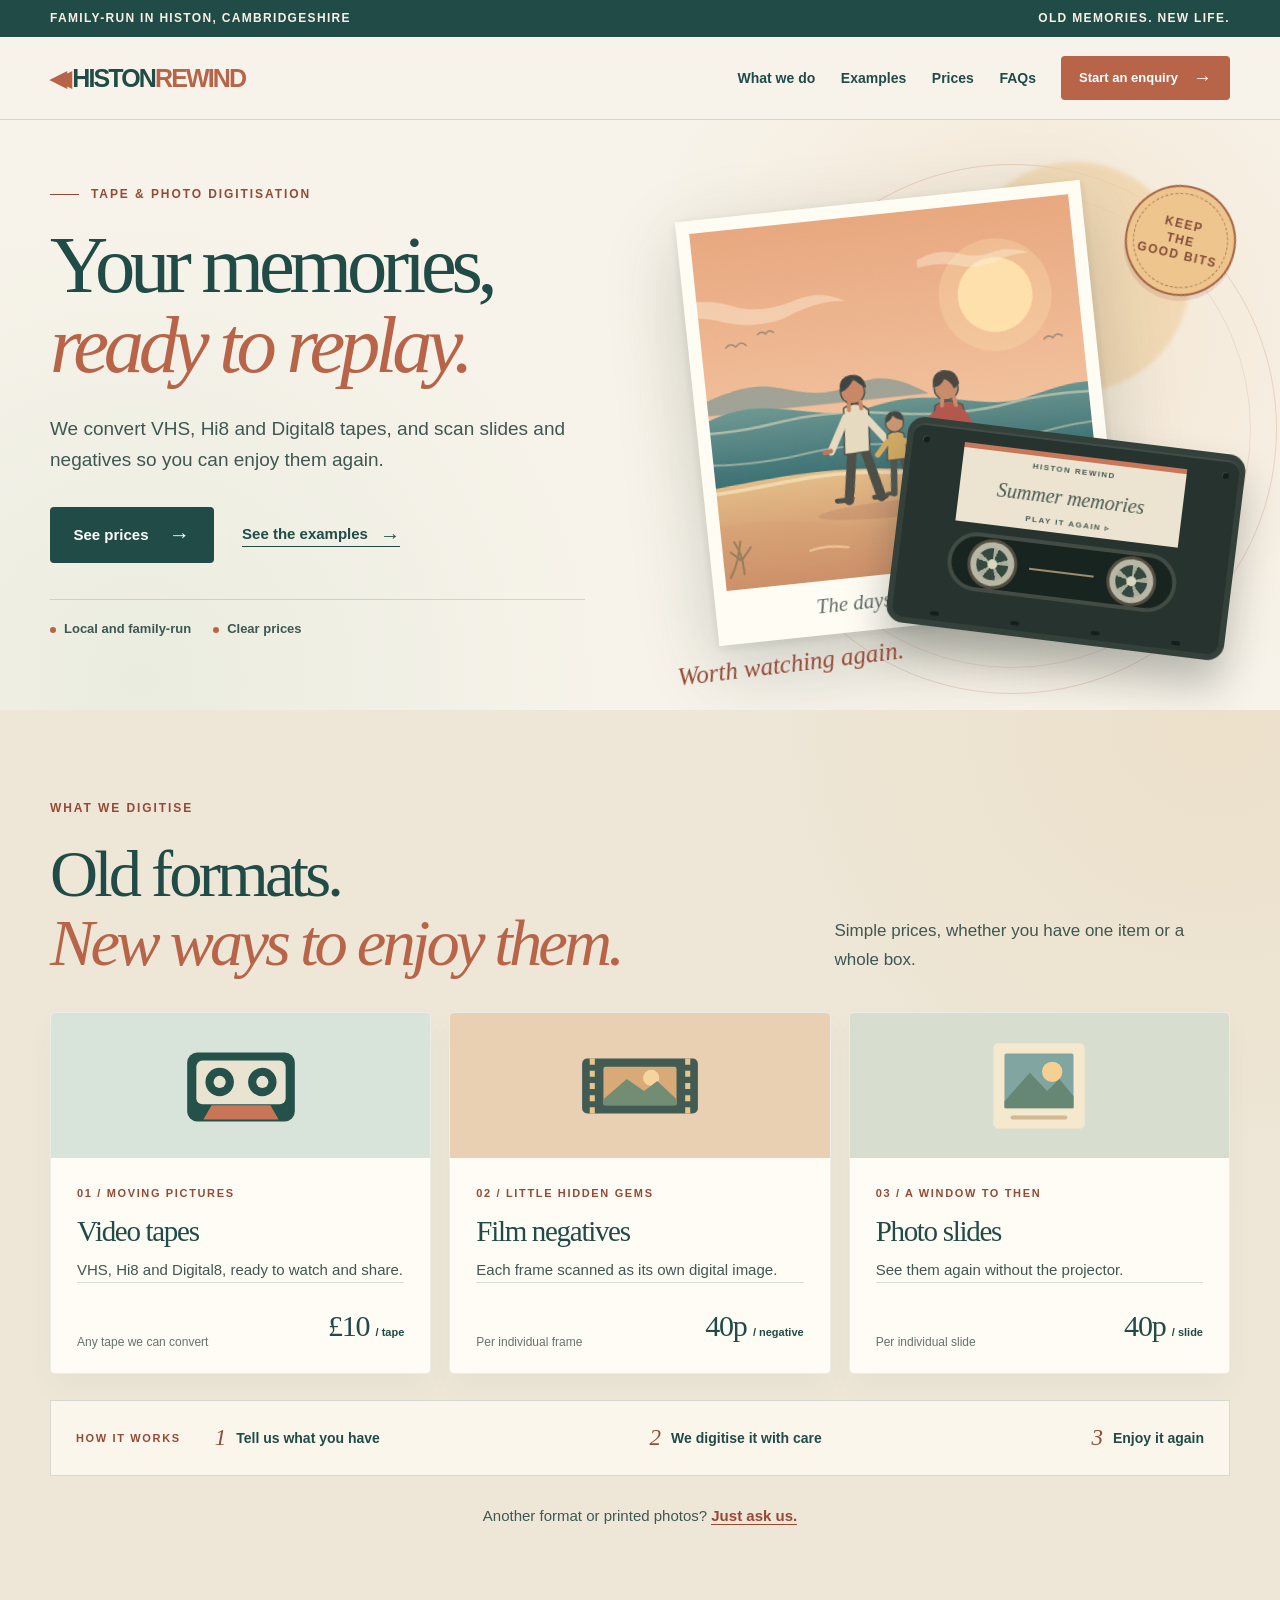
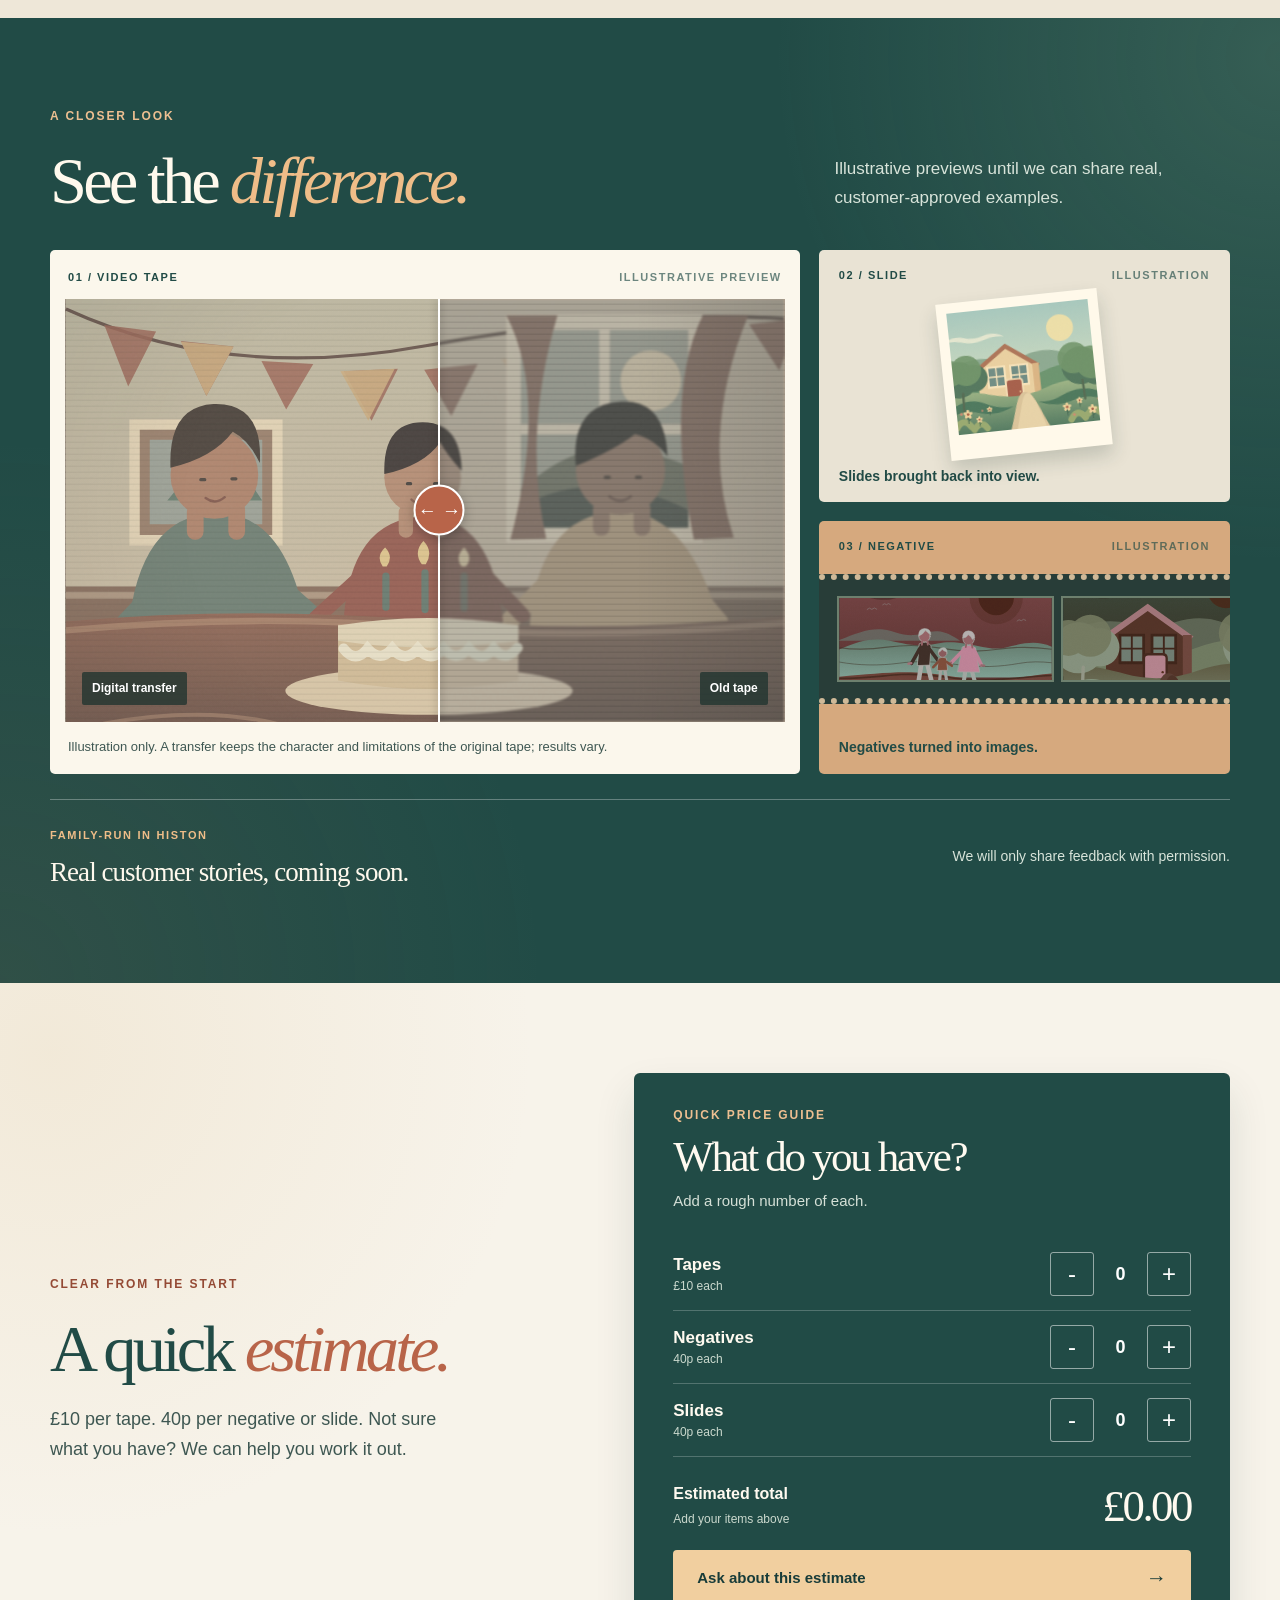
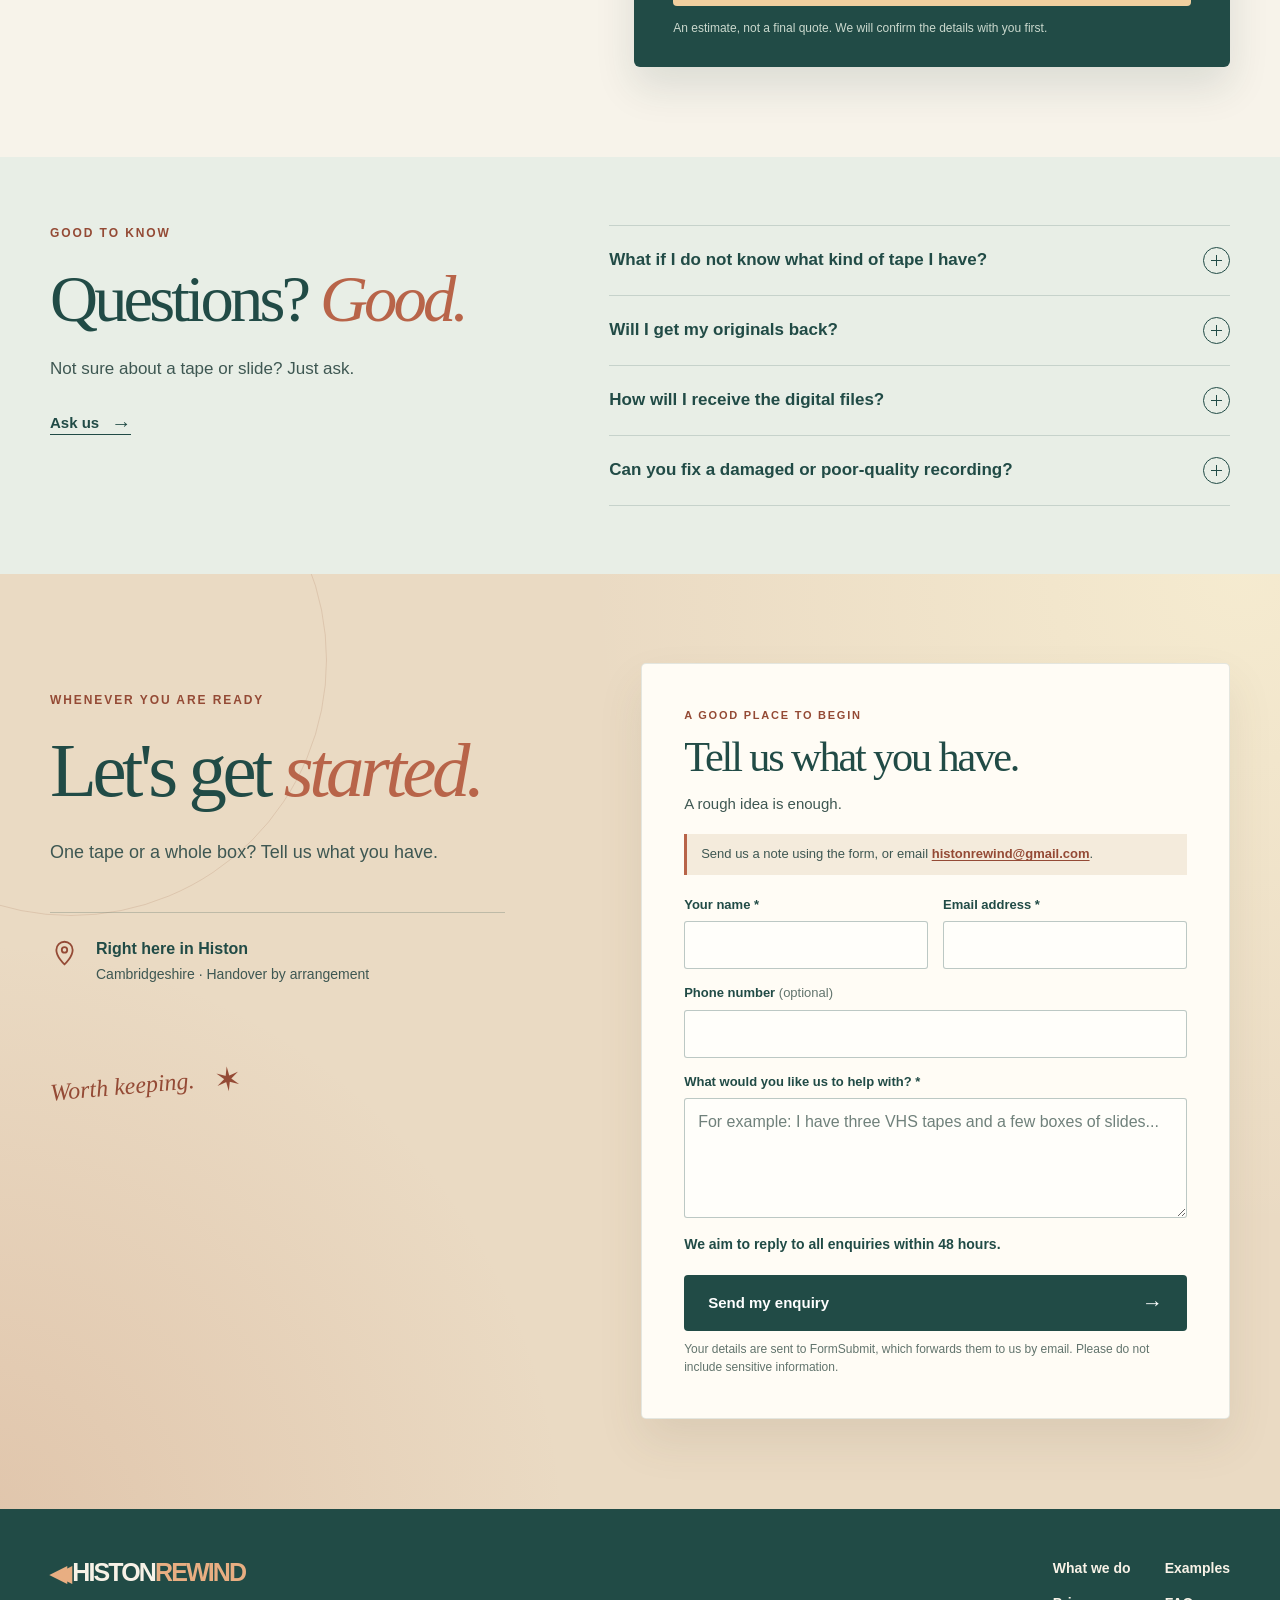
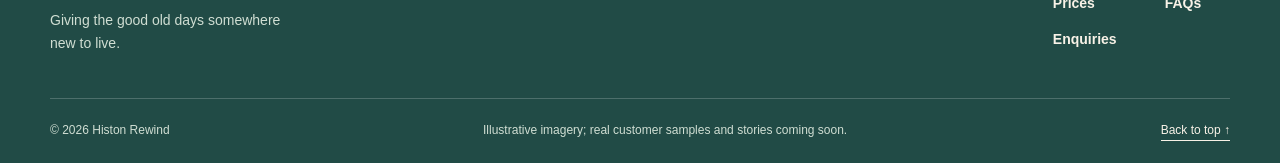
==== commit 7f560840: "Show confirmation after enquiry submission" ====
--- a/index.html
+++ b/index.html
@@ -316,6 +316,7 @@
             <p class="contact-availability">Send us a note using the form, or email <a href="mailto:histonrewind@gmail.com">histonrewind@gmail.com</a>.</p>
             <form id="enquiry-form" action="https://formsubmit.co/histonrewind@gmail.com" method="POST">
               <input type="hidden" name="_subject" value="New Histon Rewind enquiry">
+              <input type="hidden" name="_next" value="https://svenning83.github.io/HistonRewind/thank-you.html">
               <input type="text" name="_honey" tabindex="-1" autocomplete="off" hidden>
               <div class="form-row">
                 <div class="form-field">
@@ -335,6 +336,7 @@
                 <label for="customer-message">What would you like us to help with? <span aria-hidden="true">*</span></label>
                 <textarea id="customer-message" name="message" rows="4" maxlength="2000" placeholder="For example: I have three VHS tapes and a few boxes of slides..." required></textarea>
               </div>
+              <p class="reply-note">We aim to reply to all enquiries within 48 hours.</p>
               <button class="button button-primary form-submit" type="submit">Send my enquiry <span aria-hidden="true">&rarr;</span></button>
               <p class="form-privacy">Your details are sent to FormSubmit, which forwards them to us by email. Please do not include sensitive information.</p>
             </form>
--- a/styles.css
+++ b/styles.css
@@ -958,8 +958,23 @@
 .form-field textarea::placeholder { color: #70817b; opacity: 1; }
 .form-field input:focus,
 .form-field textarea:focus { border-color: var(--ink); outline: 2px solid rgba(33, 75, 70, .2); outline-offset: 1px; }
+.reply-note { margin: 3px 0 14px; color: var(--ink); font-size: 14px; font-weight: 700; }
 .form-submit { justify-content: space-between; width: 100%; margin-top: 5px; }
 .form-privacy { margin-top: 10px; color: var(--muted); font-size: 12px; line-height: 1.45; }
+
+.confirmation-page { display: flex; flex-direction: column; min-height: 100vh; }
+.confirmation-header { border-bottom: 1px solid var(--line); background: var(--cream); }
+.confirmation-header .container { display: flex; align-items: center; justify-content: space-between; gap: 24px; min-height: 90px; }
+.confirmation-back { border-bottom: 1px solid currentColor; font-size: 14px; font-weight: 700; white-space: nowrap; }
+.confirmation-main { display: grid; grid-template-columns: minmax(0, 1.25fr) minmax(260px, .75fr); align-items: center; gap: clamp(35px, 7vw, 100px); flex: 1; padding-block: clamp(70px, 10vw, 140px); }
+.confirmation-kicker { color: var(--rust-deep); font-size: 12px; font-weight: 700; letter-spacing: .15em; }
+.confirmation-main h1 { max-width: 720px; margin-top: 25px; font-size: clamp(58px, 7vw, 105px); line-height: 1.02; letter-spacing: -.055em; }
+.confirmation-lead { max-width: 580px; margin: 28px 0 36px; color: var(--text); font-size: 19px; }
+.confirmation-aside { padding: 34px; border: 1px solid var(--line); border-left: 4px solid var(--rust); background: var(--cream); }
+.confirmation-aside > span { color: var(--rust-deep); font-size: 11px; font-weight: 700; letter-spacing: .15em; }
+.confirmation-aside p { margin-top: 19px; color: var(--text); font-size: 15px; }
+.confirmation-aside a { color: var(--rust-deep); font-weight: 700; text-decoration: underline; overflow-wrap: anywhere; }
+.confirmation-footer { padding-block: 22px; background: var(--ink); color: #f8f2e7; font-size: 13px; }
 
 .site-footer { background: var(--ink); color: #f8f2e7; }
 .footer-main {
@@ -1038,6 +1053,8 @@
 }
 
 @media (max-width: 920px) {
+  .confirmation-main { grid-template-columns: 1fr; }
+  .confirmation-aside { max-width: 610px; }
   .site-header { position: sticky; }
   .header-inner { min-height: 75px; }
   .menu-toggle {
@@ -1136,6 +1153,12 @@
 }
 
 @media (max-width: 560px) {
+  .confirmation-header .container { min-height: 75px; }
+  .confirmation-back { display: none; }
+  .confirmation-main { padding-block: 65px; }
+  .confirmation-main h1 { font-size: clamp(52px, 11vw, 70px); }
+  .confirmation-lead { font-size: 17px; }
+  .confirmation-aside { padding: 24px; }
   .top-note-inner { justify-content: center; text-align: center; }
   .top-note-inner span:last-child { display: none; }
   .header-inner { min-height: 69px; }
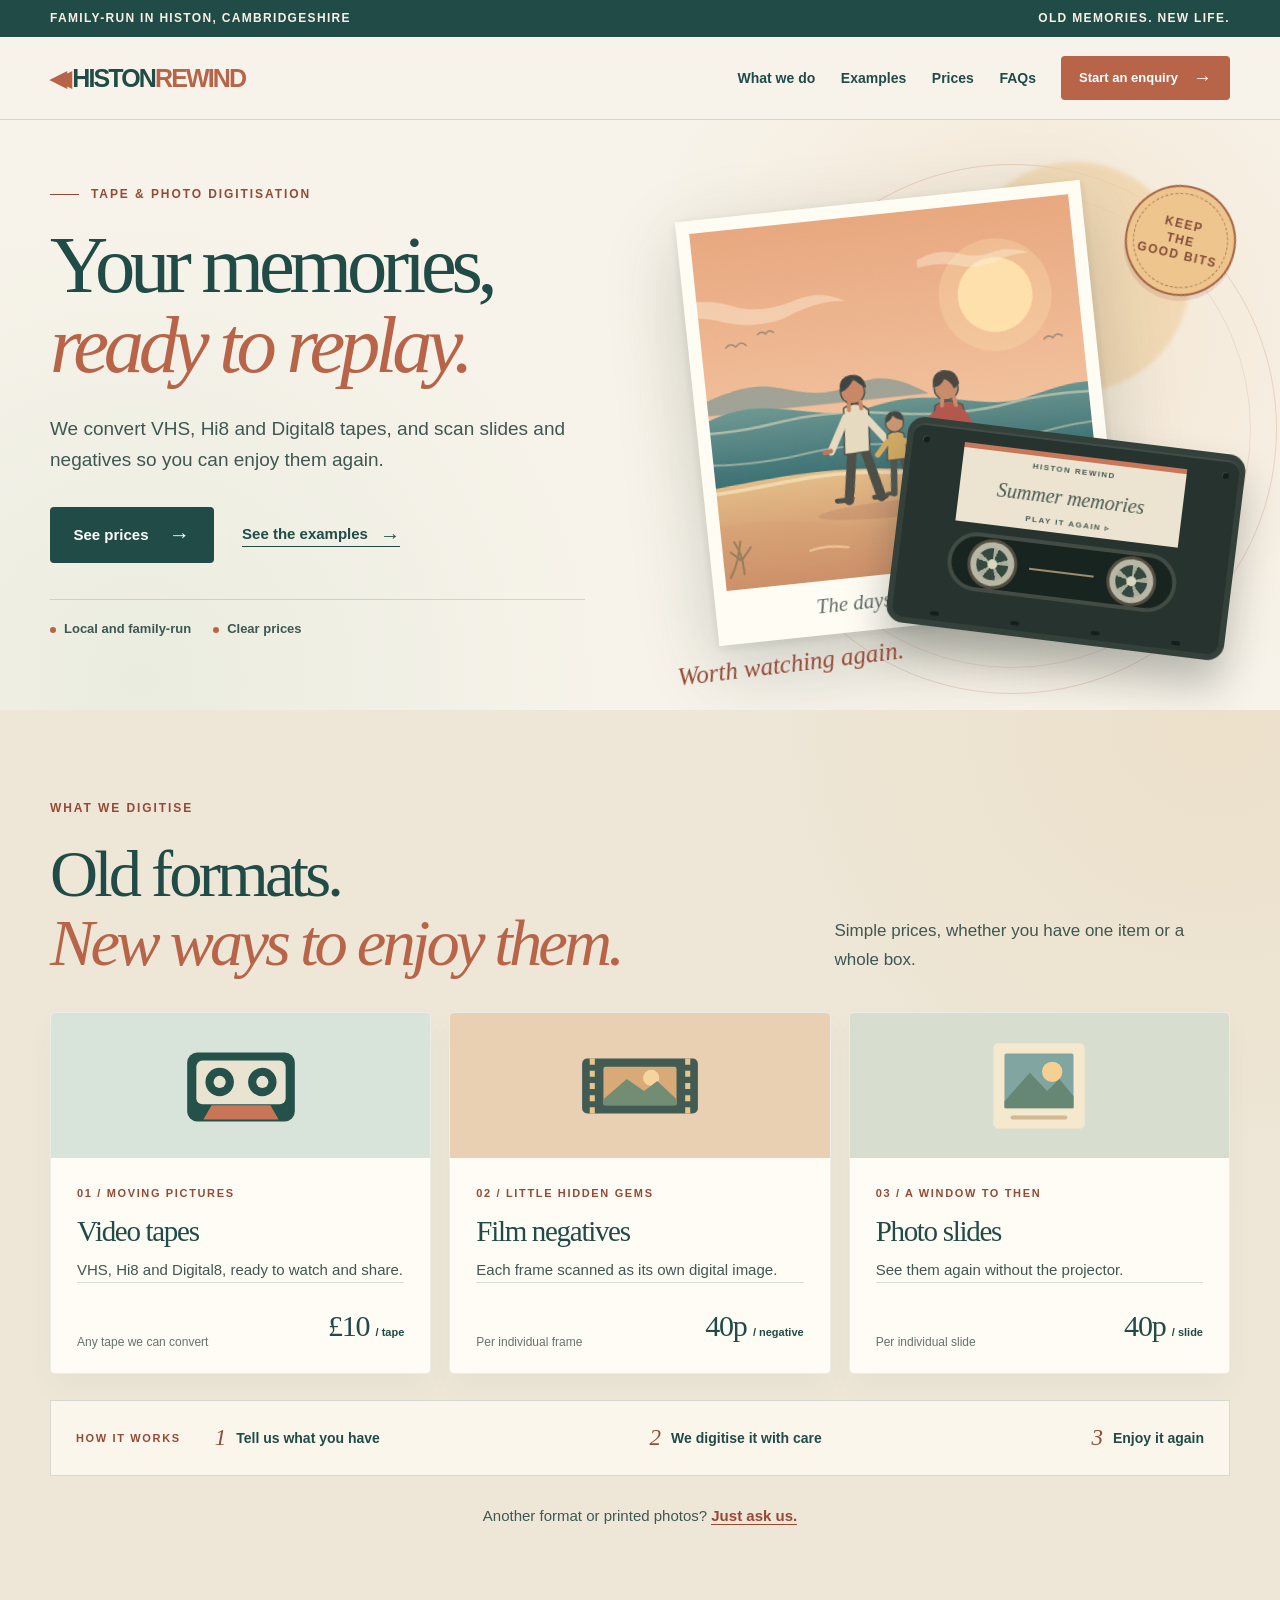
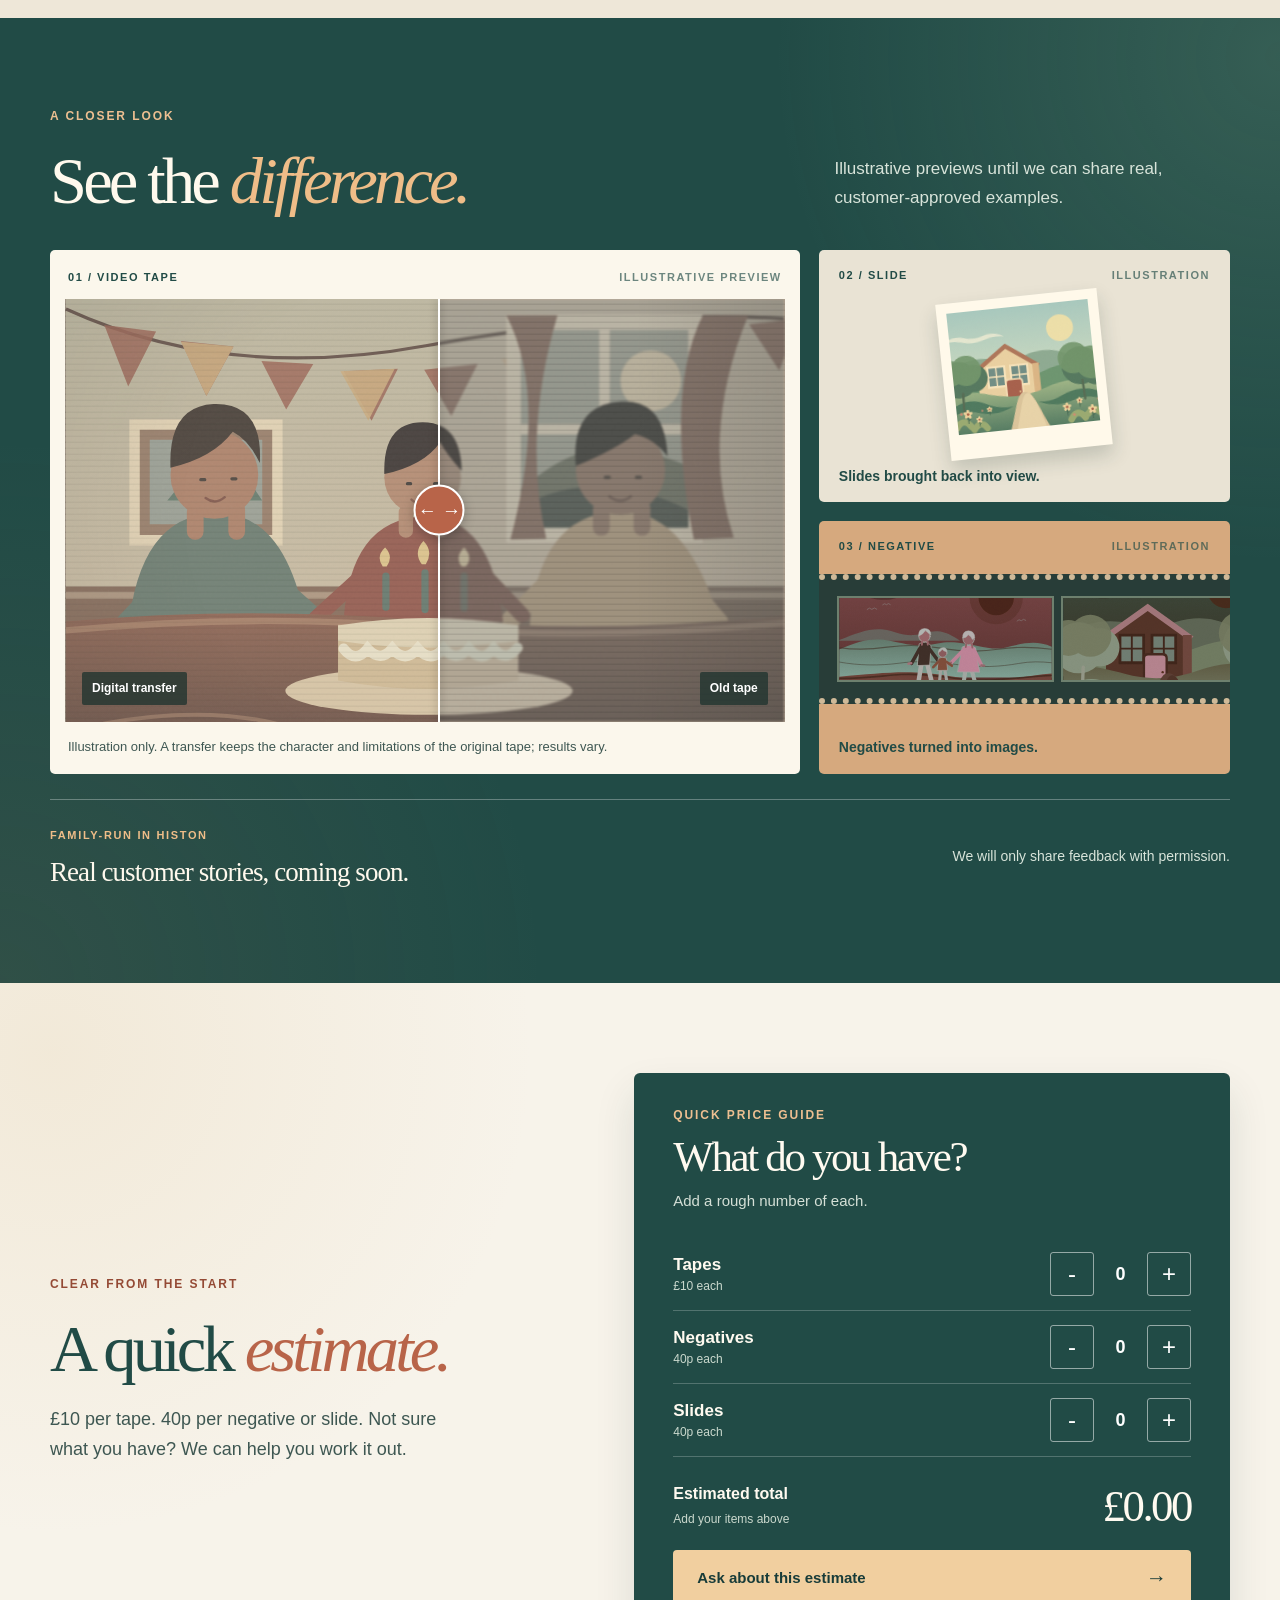
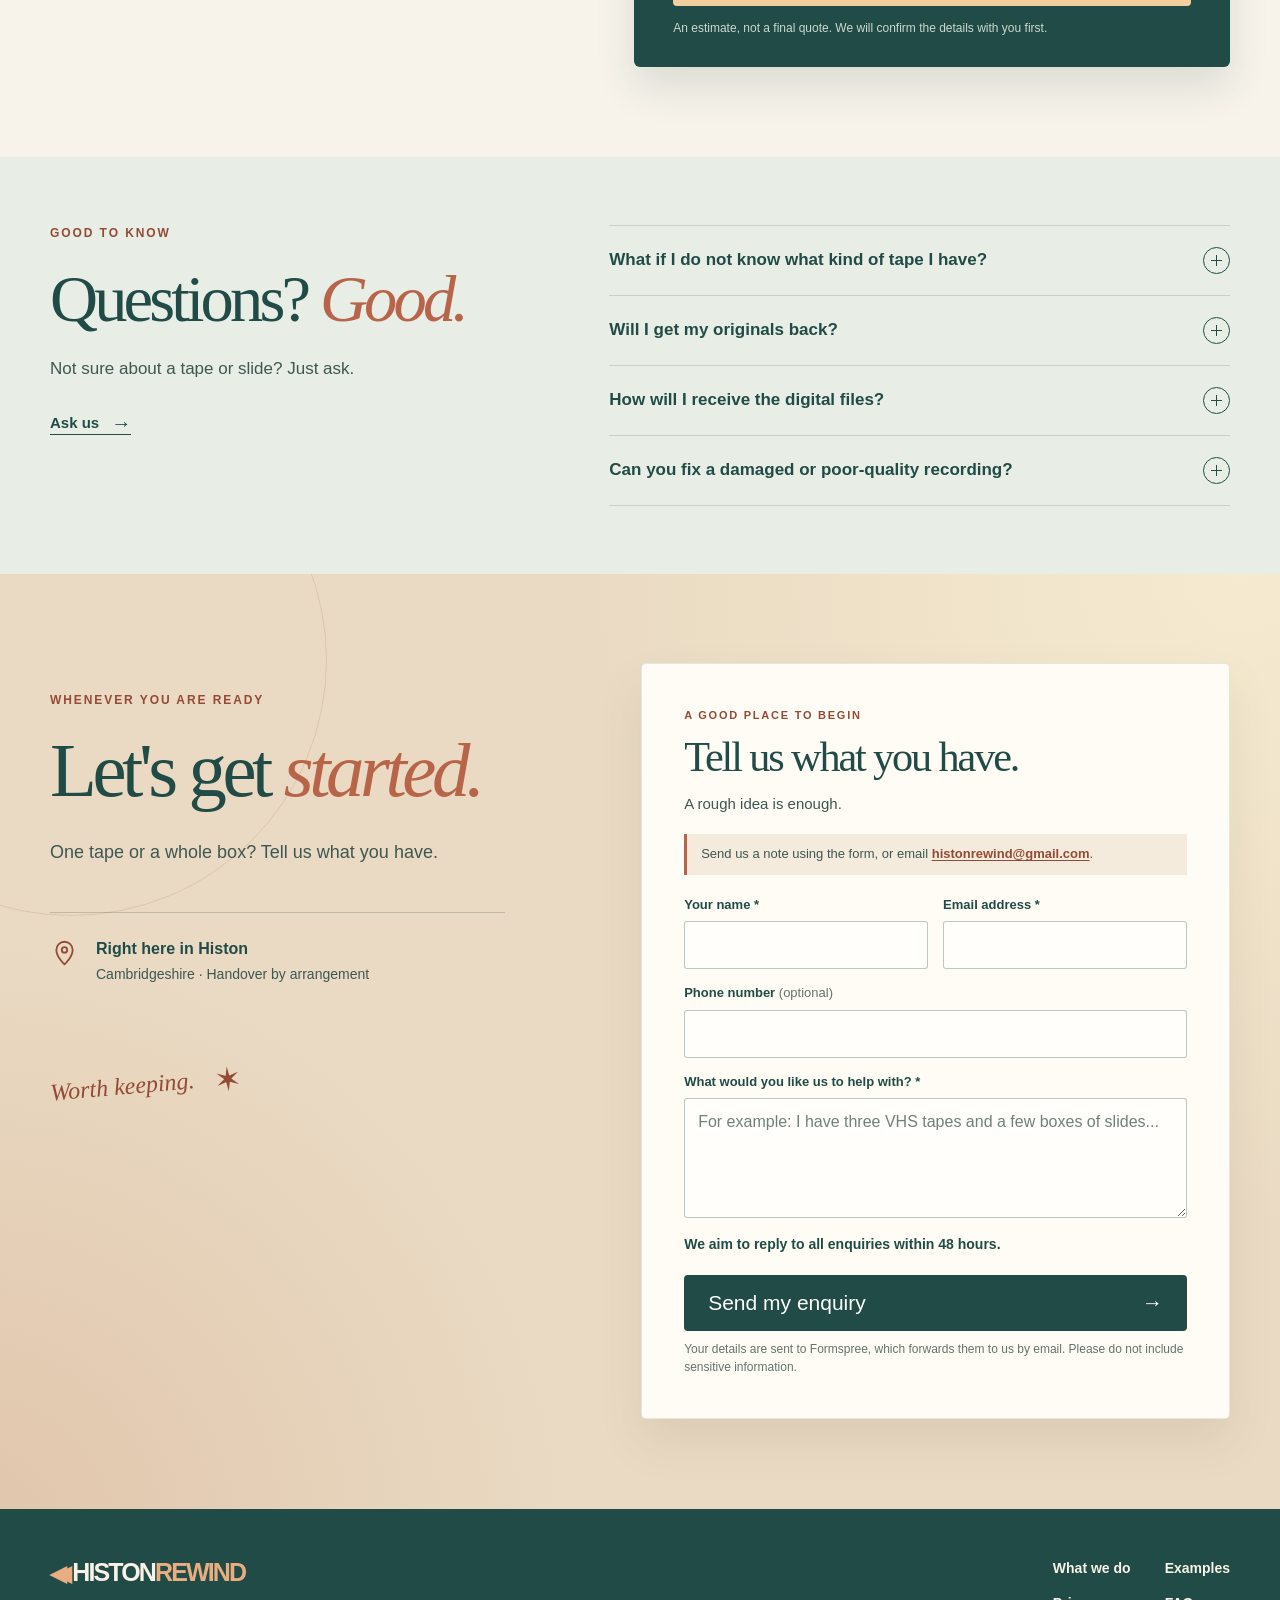
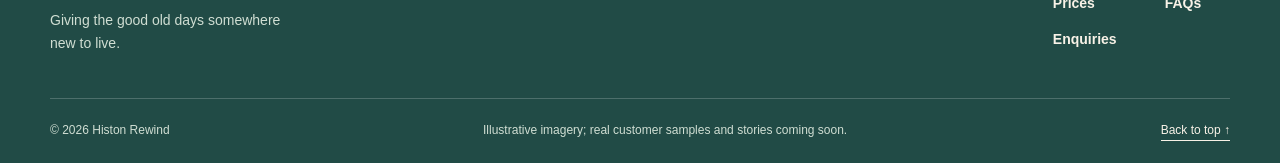
==== commit 8ae26d2d: "Switch enquiries to Formspree" ====
--- a/index.html
+++ b/index.html
@@ -314,10 +314,8 @@
             <h3>Tell us what you have.</h3>
             <p class="contact-card-intro">A rough idea is enough.</p>
             <p class="contact-availability">Send us a note using the form, or email <a href="mailto:histonrewind@gmail.com">histonrewind@gmail.com</a>.</p>
-            <form id="enquiry-form" action="https://formsubmit.co/histonrewind@gmail.com" method="POST">
-              <input type="hidden" name="_subject" value="New Histon Rewind enquiry">
-              <input type="hidden" name="_next" value="https://svenning83.github.io/HistonRewind/thank-you.html">
-              <input type="text" name="_honey" tabindex="-1" autocomplete="off" hidden>
+            <form id="enquiry-form" action="https://formspree.io/f/mljgqowe" method="POST">
+              <input type="text" name="_gotcha" tabindex="-1" autocomplete="off" hidden>
               <div class="form-row">
                 <div class="form-field">
                   <label for="customer-name">Your name <span aria-hidden="true">*</span></label>
@@ -337,9 +335,16 @@
                 <textarea id="customer-message" name="message" rows="4" maxlength="2000" placeholder="For example: I have three VHS tapes and a few boxes of slides..." required></textarea>
               </div>
               <p class="reply-note">We aim to reply to all enquiries within 48 hours.</p>
-              <button class="button button-primary form-submit" type="submit">Send my enquiry <span aria-hidden="true">&rarr;</span></button>
-              <p class="form-privacy">Your details are sent to FormSubmit, which forwards them to us by email. Please do not include sensitive information.</p>
+              <button class="button button-primary form-submit" type="submit"><span class="form-submit-label">Send my enquiry</span><span aria-hidden="true">&rarr;</span></button>
+              <p class="form-status" id="enquiry-status" role="status" aria-live="polite" hidden><span id="enquiry-status-text"></span> <a id="enquiry-fallback" href="mailto:histonrewind@gmail.com" hidden>Email us directly</a></p>
+              <p class="form-privacy">Your details are sent to Formspree, which forwards them to us by email. Please do not include sensitive information.</p>
+              <noscript><p class="form-privacy">After sending, Formspree will show a confirmation page.</p></noscript>
             </form>
+            <div class="enquiry-success" id="enquiry-success" hidden>
+              <p class="contact-card-kicker">Enquiry submitted</p>
+              <h4 tabindex="-1">Thank you for getting in touch.</h4>
+              <p>Formspree has accepted your enquiry. We aim to reply within 48 hours.</p>
+            </div>
           </div>
         </div>
       </section>
--- a/styles.css
+++ b/styles.css
@@ -960,7 +960,14 @@
 .form-field textarea:focus { border-color: var(--ink); outline: 2px solid rgba(33, 75, 70, .2); outline-offset: 1px; }
 .reply-note { margin: 3px 0 14px; color: var(--ink); font-size: 14px; font-weight: 700; }
 .form-submit { justify-content: space-between; width: 100%; margin-top: 5px; }
+.form-submit:disabled { opacity: .75; cursor: wait; }
+.form-status { margin-top: 13px; padding: 12px 14px; border-left: 3px solid var(--ink); background: #edf3ec; color: var(--ink); font-size: 14px; line-height: 1.5; }
+.form-status.is-error { border-color: var(--rust); background: #f4ebdc; }
+.form-status a { font-weight: 700; text-decoration: underline; text-underline-offset: 2px; }
 .form-privacy { margin-top: 10px; color: var(--muted); font-size: 12px; line-height: 1.45; }
+.enquiry-success { margin-top: 25px; padding: 25px; border-left: 4px solid var(--ink); background: #edf3ec; }
+.enquiry-success h4 { margin: 12px 0; font: 400 clamp(28px, 3vw, 37px)/1.15 var(--display); }
+.enquiry-success > p:last-child { color: var(--text); font-size: 16px; }
 
 .confirmation-page { display: flex; flex-direction: column; min-height: 100vh; }
 .confirmation-header { border-bottom: 1px solid var(--line); background: var(--cream); }
